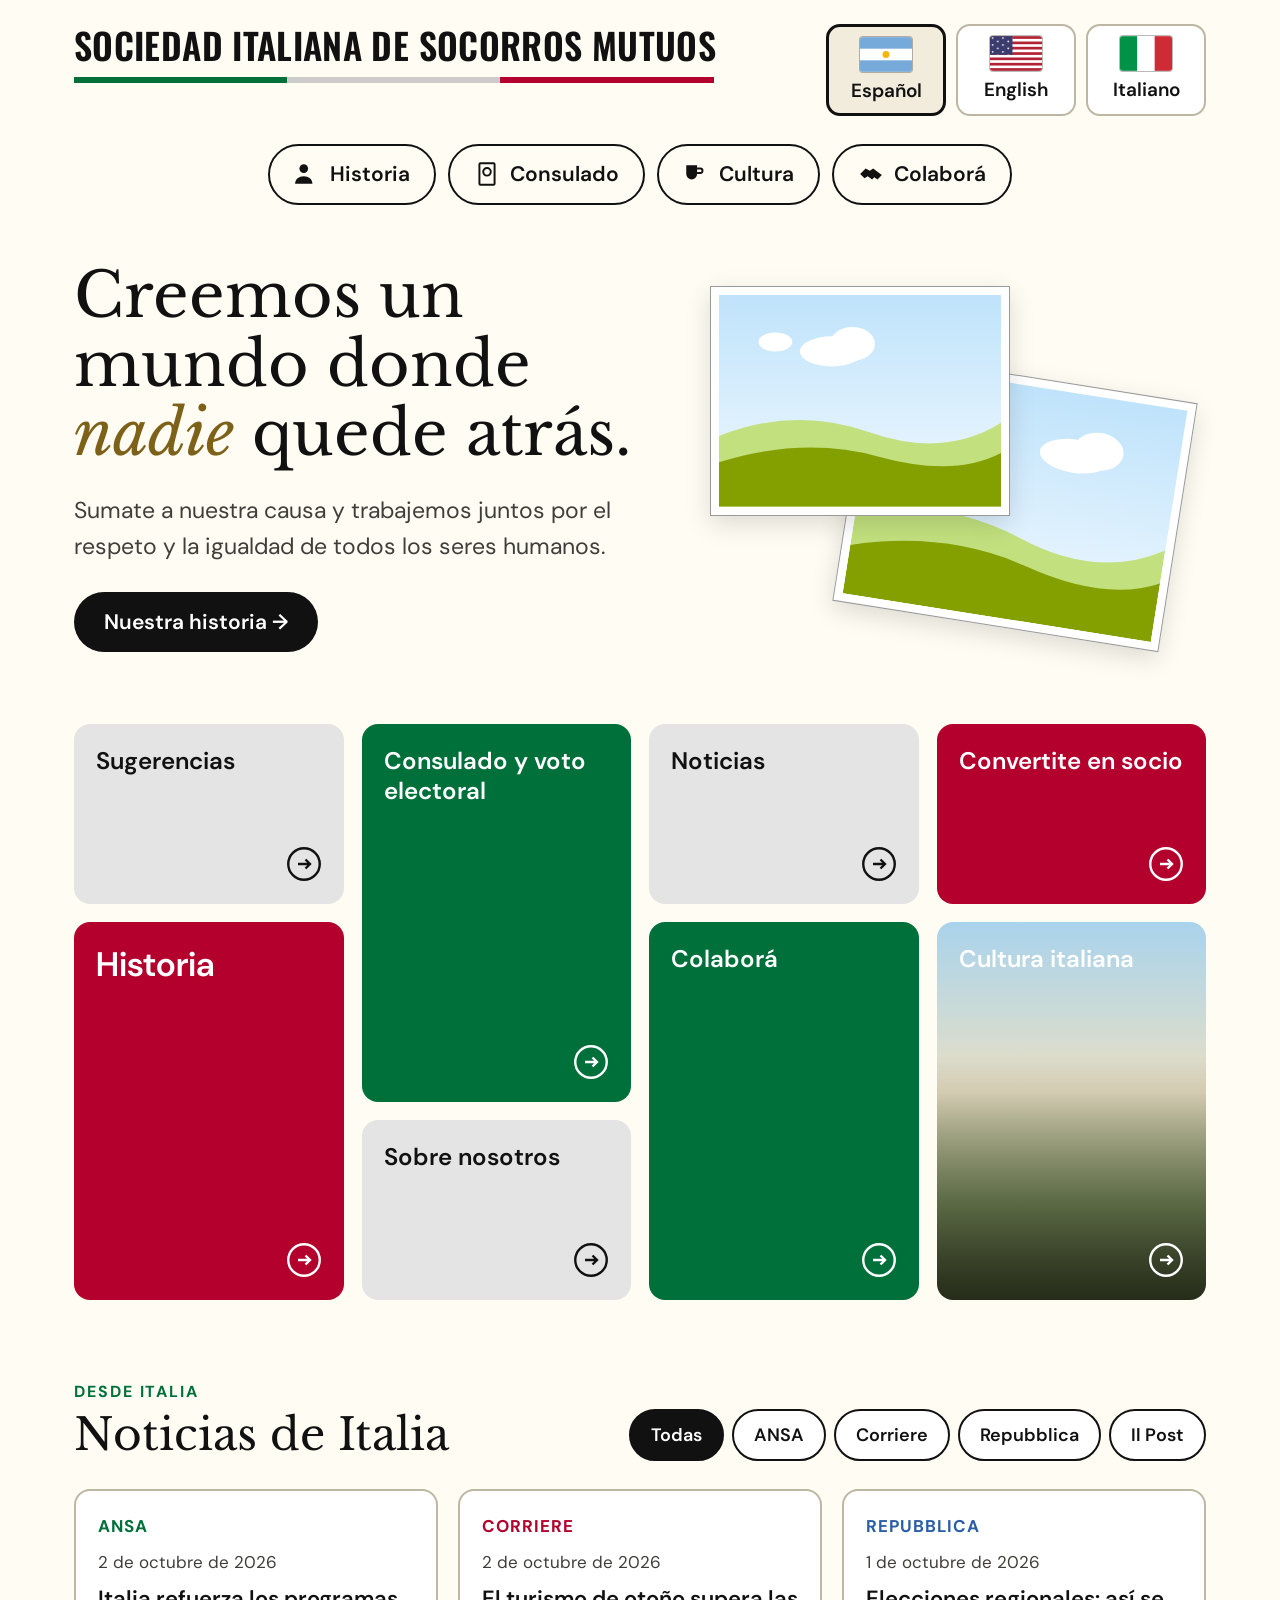
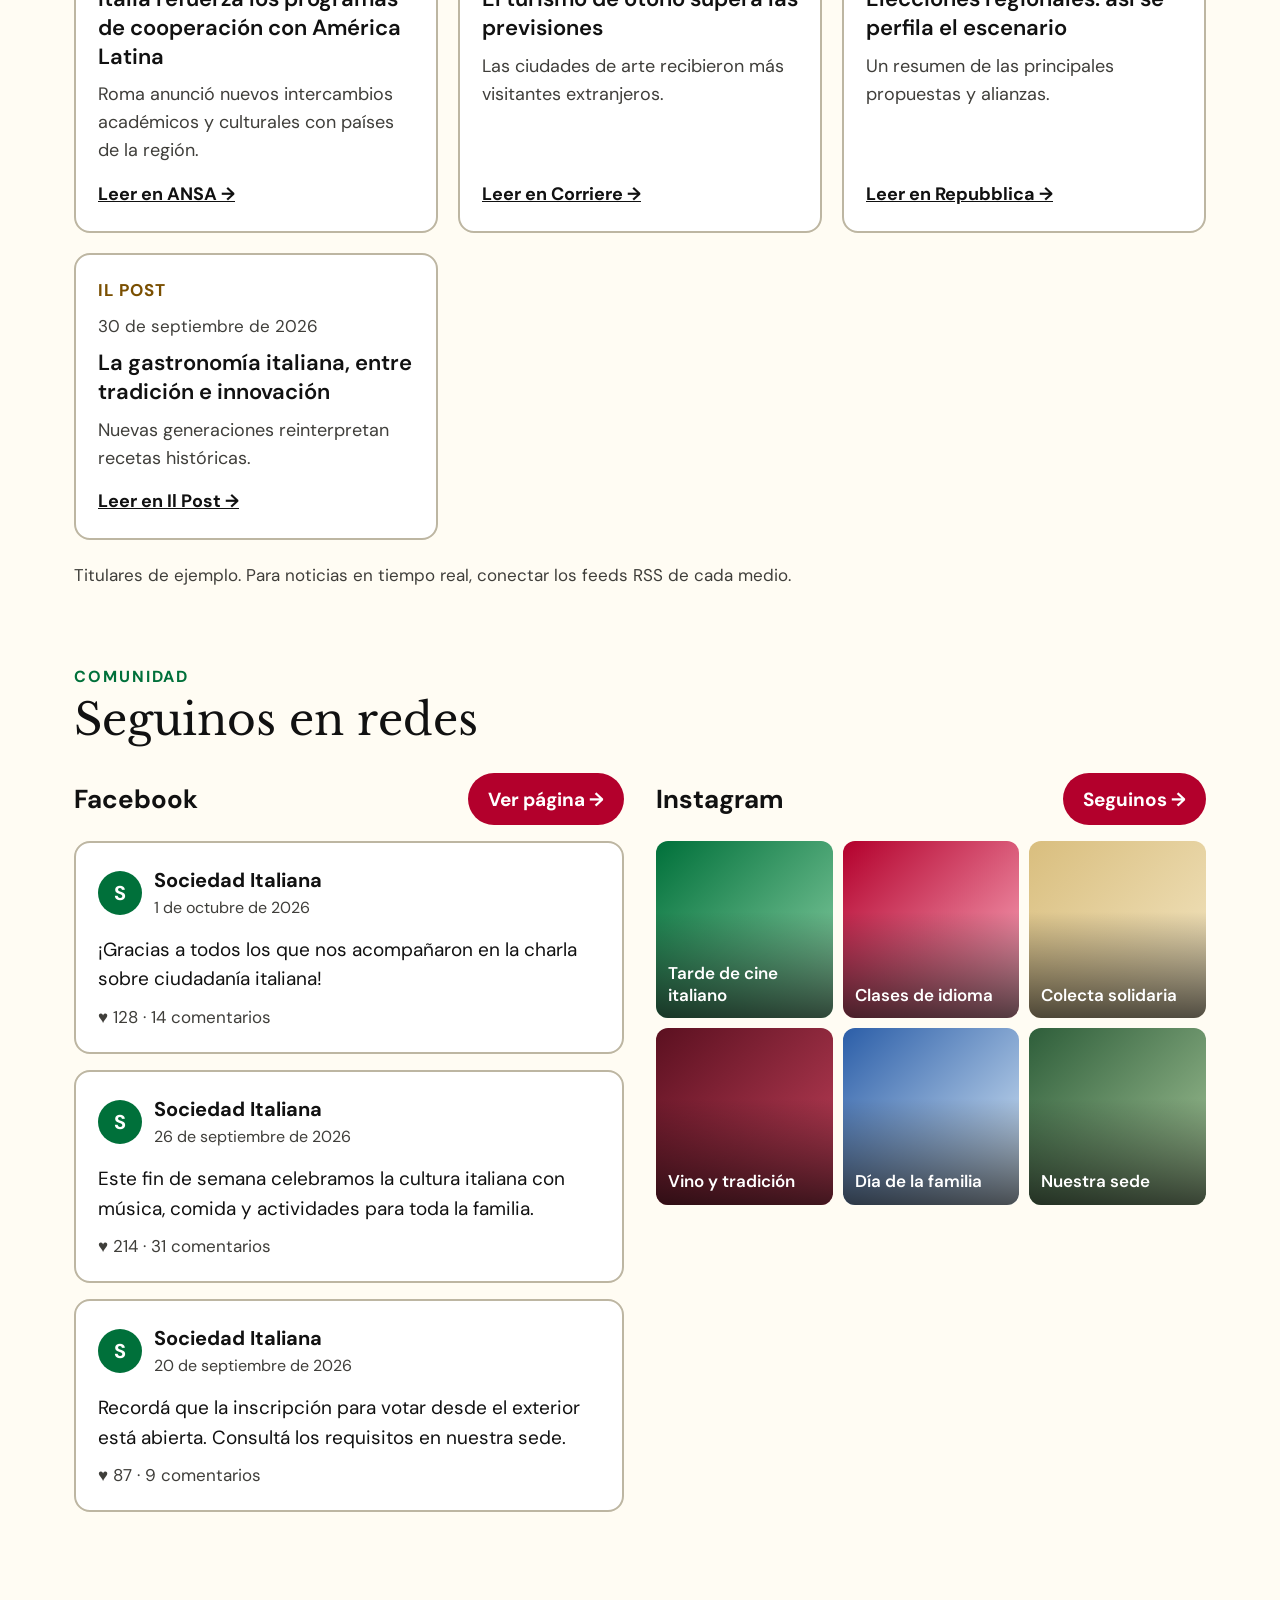
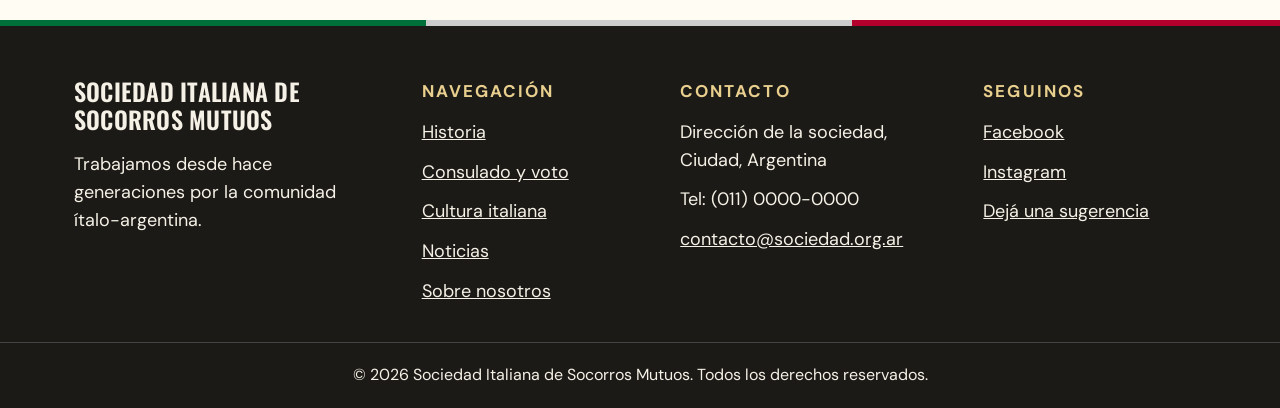
==== index.html @ 505ed8de "Todo" ====
<!DOCTYPE html>
<html lang="es">
<head>
<meta charset="UTF-8">
<meta name="viewport" content="width=device-width, initial-scale=1, viewport-fit=cover">
<title>Sociedad Italiana de Socorros Mutuos</title>
<link rel="preconnect" href="https://fonts.googleapis.com">
<link rel="preconnect" href="https://fonts.gstatic.com" crossorigin>
<link href="https://fonts.googleapis.com/css2?family=DM+Sans:wght@400;600;700&family=Libre+Baskerville:ital@0;1&family=Oswald:wght@500;600&display=swap" rel="stylesheet">
<link rel="stylesheet" href="styles.css">
<script src="script.js" defer></script>
</head>
<body>

<a class="skip" href="#contenido" data-i18n="skip">Ir al contenido</a>

<header class="top wrap">
  <div class="head-row">
    <div>
      <p class="logo" data-i18n="orgName">Sociedad Italiana de Socorros Mutuos</p>
      <div class="tri"></div>
    </div>

    <div class="lang" role="group" aria-label="Idioma">
      <button type="button" class="lang-btn" data-lang="es" aria-pressed="true">
        <svg class="flag" viewBox="0 0 60 40" aria-hidden="true">
          <rect width="60" height="40" fill="#75AADB"/>
          <rect y="13.3" width="60" height="13.4" fill="#fff"/>
          <circle cx="30" cy="20" r="4" fill="#F6B40E"/>
        </svg>
        <span>Español</span>
      </button>
      <button type="button" class="lang-btn" data-lang="en" aria-pressed="false">
        <svg class="flag" viewBox="0 0 60 40" aria-hidden="true">
          <defs><pattern id="stars" width="12" height="8" patternUnits="userSpaceOnUse"><circle cx="3" cy="2" r="1" fill="#fff"/><circle cx="9" cy="6" r="1" fill="#fff"/></pattern></defs>
          <rect width="60" height="40" fill="#fff"/>
          <rect y="0" width="60" height="3.1" fill="#B22234"/>
          <rect y="6.2" width="60" height="3.1" fill="#B22234"/>
          <rect y="12.3" width="60" height="3.1" fill="#B22234"/>
          <rect y="18.5" width="60" height="3.1" fill="#B22234"/>
          <rect y="24.6" width="60" height="3.1" fill="#B22234"/>
          <rect y="30.8" width="60" height="3.1" fill="#B22234"/>
          <rect y="36.9" width="60" height="3.1" fill="#B22234"/>
          <rect width="26" height="21.5" fill="#3C3B6E"/>
          <rect width="26" height="21.5" fill="url(#stars)"/>
        </svg>
        <span>English</span>
      </button>
      <button type="button" class="lang-btn" data-lang="it" aria-pressed="false">
        <svg class="flag" viewBox="0 0 60 40" aria-hidden="true">
          <rect width="20" height="40" fill="#009246"/>
          <rect x="20" width="20" height="40" fill="#fff"/>
          <rect x="40" width="20" height="40" fill="#CE2B37"/>
        </svg>
        <span>Italiano</span>
      </button>
    </div>
  </div>

  <nav class="nav" aria-label="Principal">
    <ul>
      <li><a href="historia.html">
        <svg viewBox="0 0 24 24" fill="currentColor" aria-hidden="true"><circle cx="9" cy="7" r="4"/><path d="M1 21c0-4.4 3.6-7 8-7s8 2.6 8 7z"/></svg>
        <span data-i18n="navHistory">Historia</span></a></li>
      <li><a href="consulado.html">
        <svg viewBox="0 0 24 24" fill="none" stroke="currentColor" stroke-width="1.8" aria-hidden="true"><rect x="5" y="2" width="14" height="20" rx="1"/><circle cx="12" cy="10" r="3.5"/></svg>
        <span data-i18n="navConsulate">Consulado</span></a></li>
      <li><a href="cultura.html">
        <svg viewBox="0 0 24 24" fill="currentColor" aria-hidden="true"><path d="M3 4h10v8a5 5 0 0 1-10 0z"/><path d="M13 7h3a2 2 0 0 1 0 4h-3" fill="none" stroke="currentColor" stroke-width="1.8"/></svg>
        <span data-i18n="navCulture">Cultura</span></a></li>
      <li><a href="colabora.html">
        <svg viewBox="0 0 24 24" fill="currentColor" aria-hidden="true"><path d="M2 12l5-5 4 2 3-2 8 6-4 4-3-2-2 2-4-3-3 2z"/></svg>
        <span data-i18n="navCollab">Colaborá</span></a></li>
    </ul>
  </nav>
</header>

<main id="contenido">
  <section class="hero wrap">
    <div>
      <h1 data-i18n-html="heroTitle">Creemos un mundo donde <em>nadie</em> quede atrás.</h1>
      <p data-i18n="heroText">Sumate a nuestra causa y trabajemos juntos por el respeto y la igualdad de todos los seres humanos.</p>
      <a class="btn" href="historia.html" data-i18n="heroBtn">Nuestra historia →</a>
    </div>
    <div class="hero-art" aria-hidden="true">
      <div class="frame f2"><div class="pic">
        <svg viewBox="0 0 300 225" preserveAspectRatio="xMidYMid slice"><g fill="#fff"><ellipse cx="200" cy="60" rx="34" ry="16"/><ellipse cx="222" cy="52" rx="24" ry="18"/></g><path d="M0 150Q80 118 160 146T300 136V225H0Z" fill="#c2e07e"/><path d="M0 178Q90 150 170 172T300 168V225H0Z" fill="#84a000"/></svg>
      </div></div>
      <div class="frame f1"><div class="pic">
        <svg viewBox="0 0 300 225" preserveAspectRatio="xMidYMid slice"><g fill="#fff"><ellipse cx="120" cy="60" rx="34" ry="16"/><ellipse cx="142" cy="52" rx="24" ry="18"/><ellipse cx="60" cy="50" rx="18" ry="10"/></g><path d="M0 150Q80 118 160 146T300 136V225H0Z" fill="#c2e07e"/><path d="M0 178Q90 150 170 172T300 168V225H0Z" fill="#84a000"/></svg>
      </div></div>
    </div>
  </section>

  <section class="wrap" aria-label="Accesos rápidos">
    <div class="tiles">
      <a class="tile sug" href="sugerencias.html"><span data-i18n="tSug">Sugerencias</span><svg viewBox="0 0 24 24" fill="none" stroke="currentColor" stroke-width="1.6" aria-hidden="true"><circle cx="12" cy="12" r="10.5"/><path d="M8 12h8m-3-3 3 3-3 3"/></svg></a>
      <a class="tile hist" href="historia.html"><span data-i18n="tHist">Historia</span><svg viewBox="0 0 24 24" fill="none" stroke="currentColor" stroke-width="1.6" aria-hidden="true"><circle cx="12" cy="12" r="10.5"/><path d="M8 12h8m-3-3 3 3-3 3"/></svg></a>
      <a class="tile cons" href="consulado.html"><span data-i18n="tCons">Consulado y voto electoral</span><svg viewBox="0 0 24 24" fill="none" stroke="currentColor" stroke-width="1.6" aria-hidden="true"><circle cx="12" cy="12" r="10.5"/><path d="M8 12h8m-3-3 3 3-3 3"/></svg></a>
      <a class="tile noti" href="#noticias"><span data-i18n="tNoti">Noticias</span><svg viewBox="0 0 24 24" fill="none" stroke="currentColor" stroke-width="1.6" aria-hidden="true"><circle cx="12" cy="12" r="10.5"/><path d="M8 12h8m-3-3 3 3-3 3"/></svg></a>
      <a class="tile sobre" href="nosotros.html"><span data-i18n="tSobre">Sobre nosotros</span><svg viewBox="0 0 24 24" fill="none" stroke="currentColor" stroke-width="1.6" aria-hidden="true"><circle cx="12" cy="12" r="10.5"/><path d="M8 12h8m-3-3 3 3-3 3"/></svg></a>
      <a class="tile colab" href="colabora.html"><span data-i18n="tColab">Colaborá</span><svg viewBox="0 0 24 24" fill="none" stroke="currentColor" stroke-width="1.6" aria-hidden="true"><circle cx="12" cy="12" r="10.5"/><path d="M8 12h8m-3-3 3 3-3 3"/></svg></a>
      <a class="tile conv" href="socios.html"><span data-i18n="tConv">Convertite en socio</span><svg viewBox="0 0 24 24" fill="none" stroke="currentColor" stroke-width="1.6" aria-hidden="true"><circle cx="12" cy="12" r="10.5"/><path d="M8 12h8m-3-3 3 3-3 3"/></svg></a>
      <a class="tile cult" href="cultura.html"><span data-i18n="tCult">Cultura italiana</span><svg viewBox="0 0 24 24" fill="none" stroke="currentColor" stroke-width="1.6" aria-hidden="true"><circle cx="12" cy="12" r="10.5"/><path d="M8 12h8m-3-3 3 3-3 3"/></svg></a>
    </div>
  </section>

  <section class="section wrap" id="noticias">
    <div class="sec-head">
      <div>
        <p class="eyebrow" data-i18n="newsEyebrow">Desde Italia</p>
        <h2 data-i18n="newsTitle">Noticias de Italia</h2>
      </div>
      <div class="filters" id="filters"></div>
    </div>
    <div class="news" id="news"></div>
    <p class="note" data-i18n="newsNote">Titulares de ejemplo.</p>
  </section>

  <section class="section wrap">
    <p class="eyebrow" data-i18n="socialEyebrow">Comunidad</p>
    <h2 data-i18n="socialTitle">Seguinos en redes</h2>
    <div class="social-grid">
      <div>
        <div class="panel-head">
          <h3 data-i18n="fbTitle">Facebook</h3>
          <a class="follow" id="fb-link" href="#" target="_blank" rel="noopener" data-i18n="viewPage">Ver página →</a>
        </div>
        <div id="fb-posts"></div>
      </div>
      <div>
        <div class="panel-head">
          <h3 data-i18n="igTitle">Instagram</h3>
          <a class="follow" id="ig-link" href="#" target="_blank" rel="noopener" data-i18n="followUs">Seguinos →</a>
        </div>
        <div class="ig-grid" id="ig-grid"></div>
      </div>
    </div>
  </section>
</main>

<footer class="foot">
  <div class="tri"></div>
  <div class="foot-grid">
    <div>
      <p class="logo" data-i18n="orgName">Sociedad Italiana de Socorros Mutuos</p>
      <p data-i18n="footAbout">Trabajamos desde hace generaciones por la comunidad ítalo-argentina.</p>
    </div>
    <div>
      <h4 data-i18n="fNav">Navegación</h4>
      <ul>
        <li><a href="historia.html" data-i18n="fHist">Historia</a></li>
        <li><a href="consulado.html" data-i18n="fCons">Consulado y voto</a></li>
        <li><a href="cultura.html" data-i18n="fCult">Cultura italiana</a></li>
        <li><a href="#noticias" data-i18n="fNews">Noticias</a></li>
        <li><a href="nosotros.html" data-i18n="fAbout">Sobre nosotros</a></li>
      </ul>
    </div>
    <div>
      <h4 data-i18n="fContact">Contacto</h4>
      <ul>
        <li data-i18n="fAddress">Dirección de la sociedad, Ciudad, Argentina</li>
        <li data-i18n="fPhone">Tel: (011) 0000-0000</li>
        <li><a href="mailto:contacto@sociedad.org.ar">contacto@sociedad.org.ar</a></li>
      </ul>
    </div>
    <div>
      <h4 data-i18n="fFollow">Seguinos</h4>
      <ul>
        <li><a href="#" data-link="fb" target="_blank" rel="noopener">Facebook</a></li>
        <li><a href="#" data-link="ig" target="_blank" rel="noopener">Instagram</a></li>
        <li><a href="sugerencias.html" data-i18n="fSugg">Dejá una sugerencia</a></li>
      </ul>
    </div>
  </div>
  <div class="copy" data-i18n="copy">© 2026 Sociedad Italiana de Socorros Mutuos. Todos los derechos reservados.</div>
</footer>

</body>
</html>
---- styles.css ----
:root{
  --bg:#FFFCF3; --ink:#111111; --muted:#3f3e3a; --line:#bdb6a2;
  --green:#00703a; --red:#b3002c; --grey:#e4e4e4; --gold:#7d6118;
  --focus:#0045c4;
}
*{box-sizing:border-box}
html{scroll-behavior:smooth;scroll-padding-top:20px;color-scheme:light}
@media (prefers-reduced-motion:reduce){html{scroll-behavior:auto}*{transition:none!important}}
body{margin:0;background:var(--bg);color:var(--ink);font:400 20px/1.55 "DM Sans",Arial,sans-serif}
a{color:inherit}
:focus-visible{outline:4px solid var(--focus);outline-offset:3px;border-radius:6px}
.wrap{max-width:1180px;margin:0 auto;padding:0 24px}

.skip{position:absolute;left:-999px;top:0;background:#fff;color:var(--ink);padding:12px 18px;font-weight:700;z-index:10}
.skip:focus{left:12px;top:12px}

/* Encabezado */
.top{padding-top:24px}
.head-row{display:flex;justify-content:space-between;align-items:flex-start;gap:24px;flex-wrap:wrap}
.logo{font:600 clamp(26px,3vw,36px)/1.15 Oswald,"Arial Narrow",sans-serif;text-transform:uppercase;letter-spacing:.01em;margin:0}
.tri{height:6px;margin-top:12px;width:min(640px,100%);background:linear-gradient(90deg,var(--green) 0 33.3%,#ccc 33.3% 66.6%,var(--red) 66.6%)}

/* Selector de idioma */
.lang{display:flex;gap:10px}
.lang-btn{display:flex;flex-direction:column;align-items:center;gap:6px;min-width:120px;min-height:88px;padding:10px 12px;border:2px solid var(--line);border-radius:14px;background:#fff;color:var(--ink);font:600 19px "DM Sans",Arial,sans-serif;cursor:pointer}
.lang-btn:hover{border-color:var(--ink)}
.lang-btn[aria-pressed="true"]{border:3px solid var(--ink);background:#f1ecdc}
.flag{width:52px;height:35px;border-radius:3px;box-shadow:0 0 0 1px #0004;display:block}

/* Menú principal */
.nav ul{list-style:none;margin:28px 0 0;padding:0;display:flex;justify-content:center;flex-wrap:wrap;gap:12px}
.nav a{display:flex;align-items:center;gap:10px;min-height:60px;padding:12px 24px;border:2px solid var(--ink);border-radius:999px;text-decoration:none;font-size:21px;font-weight:600}
.nav a:hover{background:var(--ink);color:#fff}
.nav svg{width:26px;height:26px;flex:none}

/* Hero */
.hero{display:grid;grid-template-columns:1.1fr 1fr;gap:48px;align-items:center;padding:56px 24px 72px}
.hero h1{font:400 clamp(40px,5vw,62px)/1.12 "Libre Baskerville",Georgia,serif;margin:0}
.hero em{color:var(--gold);font-style:italic}
.hero p{font-size:23px;color:var(--muted);max-width:30em;margin:24px 0 0}
.btn{display:inline-flex;align-items:center;min-height:60px;margin-top:28px;padding:12px 30px;border-radius:999px;background:var(--ink);color:#fff;font-size:21px;font-weight:600;text-decoration:none}
.btn:hover{background:#333}
.hero-art{position:relative;height:380px}
.frame{position:absolute;width:300px;background:#fff;padding:8px;border:1px solid #999;box-shadow:0 8px 24px #0002}
.frame .pic{aspect-ratio:4/3;background:linear-gradient(#bfe3fb,#f2f9ff);overflow:hidden}
.frame svg{width:100%;height:100%;display:block}
.f1{top:20px;left:20px;z-index:2}
.f2{top:110px;left:160px;width:330px;transform:rotate(9deg);z-index:1}

/* Accesos rápidos */
.tiles{display:grid;grid-template-columns:repeat(4,1fr);grid-template-rows:repeat(3,180px);gap:18px;padding-bottom:12px}
.tile{position:relative;border-radius:16px;padding:22px;text-decoration:none;display:flex;flex-direction:column;justify-content:space-between;font:600 24px/1.25 "DM Sans",Arial,sans-serif;overflow:hidden}
.tile svg{width:36px;height:36px;flex:none;align-self:flex-end}
.tile:hover{filter:brightness(.94)}
.sug{grid-area:1/1/2/2;background:var(--grey);color:var(--ink)}
.hist{grid-area:2/1/4/2;background:var(--red);color:#fff;font-size:34px}
.cons{grid-area:1/2/3/3;background:var(--green);color:#fff}
.noti{grid-area:1/3/2/4;background:var(--grey);color:var(--ink)}
.sobre{grid-area:3/2/4/3;background:var(--grey);color:var(--ink)}
.colab{grid-area:2/3/4/4;background:var(--green);color:#fff}
.conv{grid-area:1/4/2/5;background:var(--red);color:#fff}
.cult{grid-area:2/4/4/5;color:#fff;background:linear-gradient(180deg,#0000 35%,#0009),linear-gradient(#a9d3ec 0%,#e9e0c4 45%,#8ea46a 75%,#5d6e3f 100%)}

/* Secciones */
.section{padding:72px 24px 8px}
h2{font:400 clamp(30px,3.6vw,44px)/1.15 "Libre Baskerville",Georgia,serif;margin:0}
.eyebrow{font:700 16px/1 "DM Sans",Arial,sans-serif;letter-spacing:.12em;text-transform:uppercase;color:var(--green);margin:0 0 10px}
.sec-head{display:flex;justify-content:space-between;align-items:flex-end;gap:20px;flex-wrap:wrap;margin-bottom:28px}
.filters{display:flex;flex-wrap:wrap;gap:8px}
.filters button{min-height:52px;padding:10px 20px;border-radius:999px;border:2px solid var(--ink);background:#fff;color:var(--ink);font:600 18px "DM Sans",Arial,sans-serif;cursor:pointer}
.filters button[aria-pressed="true"]{background:var(--ink);color:#fff}
.news{display:grid;grid-template-columns:repeat(auto-fill,minmax(270px,1fr));gap:20px}
.card{background:#fff;border:2px solid var(--line);border-radius:16px;padding:22px;display:flex;flex-direction:column;gap:10px}
.src{font-weight:700;font-size:17px;text-transform:uppercase;letter-spacing:.06em}
.src.ansa{color:var(--green)}
.src.corr{color:var(--red)}
.src.rep{color:#2b5ea8}
.src.ilp{color:#7a4f00}
.date{font-size:17px;color:var(--muted)}
.card h3{font-size:22px;line-height:1.3;margin:0;font-weight:600}
.card p{margin:0;font-size:18px;color:var(--muted)}
.card a{margin-top:auto;padding-top:6px;font-weight:700;font-size:18px}
.note{font-size:17px;color:var(--muted);margin:22px 0 0}

/* Redes */
.social-grid{display:grid;grid-template-columns:1fr 1fr;gap:32px;margin-top:28px}
.panel-head{display:flex;justify-content:space-between;align-items:center;gap:12px;flex-wrap:wrap;margin-bottom:16px}
.panel-head h3{margin:0;font-size:26px}
.follow{display:inline-flex;align-items:center;min-height:52px;padding:8px 20px;border-radius:999px;background:var(--red);color:#fff;font-weight:700;font-size:19px;text-decoration:none}
.post{background:#fff;border:2px solid var(--line);border-radius:16px;padding:22px;margin-bottom:16px}
.who{display:flex;align-items:center;gap:12px;font-weight:700}
.av{width:44px;height:44px;border-radius:50%;background:var(--green);color:#fff;display:grid;place-items:center;font-size:20px}
.who small{display:block;font-weight:400;font-size:16px;color:var(--muted)}
.post p{margin:14px 0 10px;font-size:19px}
.react{font-size:17px;color:var(--muted)}
.ig-grid{display:grid;grid-template-columns:repeat(3,1fr);gap:10px}
.ig{position:relative;aspect-ratio:1;border-radius:12px;overflow:hidden;background:var(--g);color:#fff;text-decoration:none;display:flex;align-items:flex-end;padding:12px;font-size:17px;font-weight:600;line-height:1.25}
.ig::after{content:"";position:absolute;inset:0;background:linear-gradient(#0000 40%,#000a)}
.ig span{position:relative;z-index:1}

/* Pie de página */
.foot{margin-top:84px;background:#1c1a17;color:#f5f1e6}
.foot .tri{width:100%;margin:0;border-radius:0}
.foot-grid{display:grid;grid-template-columns:1.4fr 1fr 1.2fr 1fr;gap:36px;max-width:1180px;margin:0 auto;padding:52px 24px 36px}
.foot h4{font-size:17px;text-transform:uppercase;letter-spacing:.12em;color:#e8cf8e;margin:0 0 14px}
.foot ul{list-style:none;margin:0;padding:0;display:grid;gap:12px}
.foot li,.foot p{font-size:18px}
.foot a{color:#f5f1e6}
.foot .logo{font-size:24px;margin-bottom:14px}
.copy{border-top:1px solid #444;padding:20px 24px calc(20px + env(safe-area-inset-bottom,0px));text-align:center;font-size:16px}

/* Adaptación a pantallas medianas */
@media (max-width:900px){
  .hero{grid-template-columns:1fr}
  .hero-art{height:340px}
  .tiles{grid-template-columns:1fr 1fr;grid-template-rows:none;grid-auto-rows:minmax(160px,auto)}
  .tiles .tile{grid-area:auto}
  .hist,.cult{grid-row:span 2}
  .social-grid{grid-template-columns:1fr}
  .foot-grid{grid-template-columns:1fr 1fr}
}

/* Teléfonos */
@media (max-width:600px){
  body{font-size:19px}
  .head-row{flex-direction:column}
  .lang{width:100%}
  .lang-btn{flex:1;min-width:0}
  .nav a{font-size:19px;padding:10px 16px}
  .hero{padding-top:36px}
  .hero-art{height:280px}
  .f1{width:200px;top:0;left:10px}
  .f2{width:220px;top:70px;left:110px}
  .tiles{grid-template-columns:1fr;grid-auto-rows:auto}
  .tile{min-height:120px}
  .hist,.cult{grid-row:auto}
  .foot-grid{grid-template-columns:1fr}
}
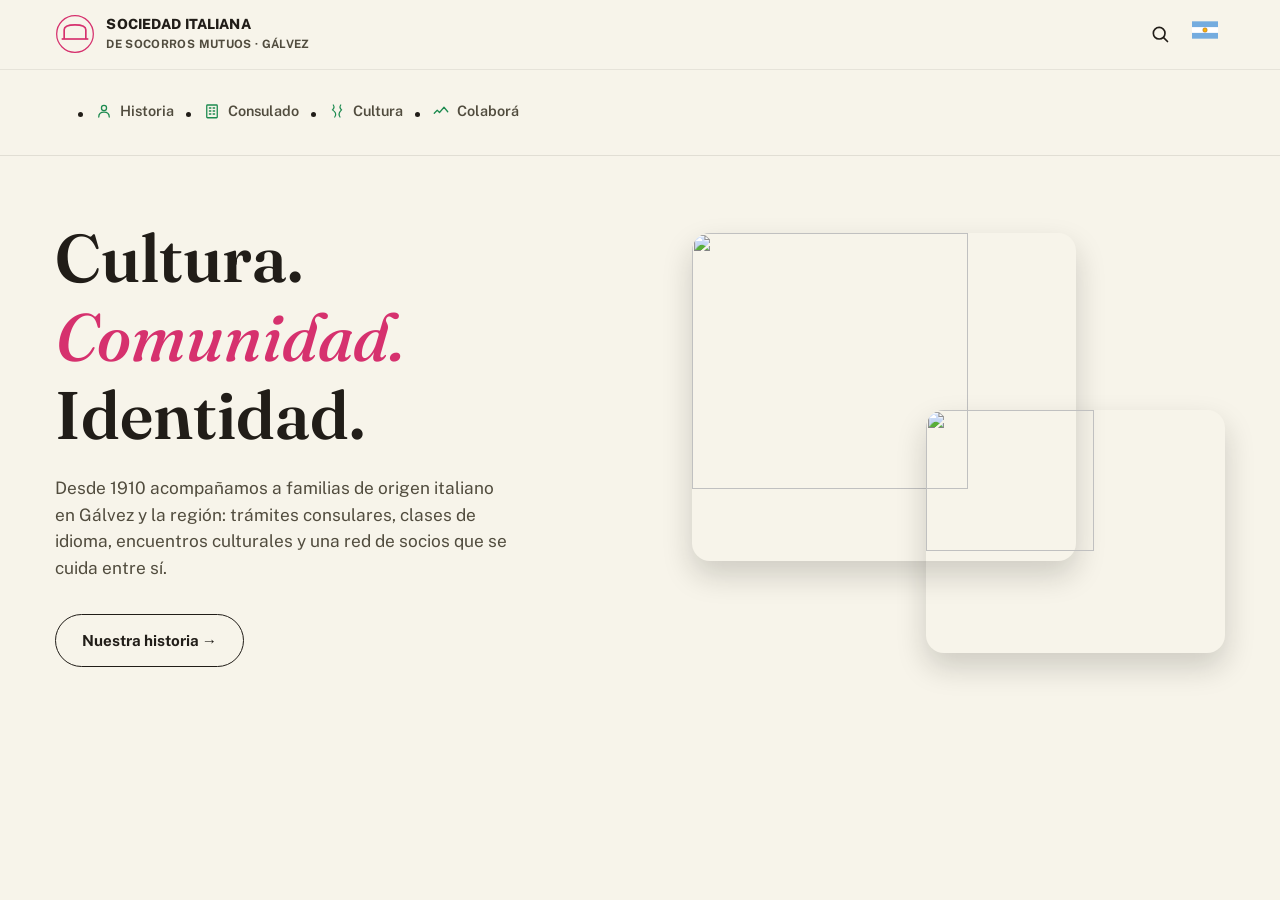
==== commit 64fa097d: "All" ====
--- a/index.html
+++ b/index.html
@@ -1,180 +1,105 @@
 <!DOCTYPE html>
-<html lang="es">
+<html lang="es-AR">
 <head>
 <meta charset="UTF-8">
-<meta name="viewport" content="width=device-width, initial-scale=1, viewport-fit=cover">
-<title>Sociedad Italiana de Socorros Mutuos</title>
+<meta name="viewport" content="width=device-width, initial-scale=1.0">
+<title>Sociedad Italiana de Socorros Mutuos — Gálvez</title>
+<meta name="description" content="Mutual Sociedad Italiana de Socorros Mutuos Italia Unida — Gálvez, Santa Fe.">
 <link rel="preconnect" href="https://fonts.googleapis.com">
 <link rel="preconnect" href="https://fonts.gstatic.com" crossorigin>
-<link href="https://fonts.googleapis.com/css2?family=DM+Sans:wght@400;600;700&family=Libre+Baskerville:ital@0;1&family=Oswald:wght@500;600&display=swap" rel="stylesheet">
+<link href="https://fonts.googleapis.com/css2?family=Fraunces:ital,opsz,wght@0,9..144,400;0,9..144,600;0,9..144,700;1,9..144,500;1,9..144,600&family=Public+Sans:wght@400;500;600;700;800&display=swap" rel="stylesheet">
 <link rel="stylesheet" href="styles.css">
-<script src="script.js" defer></script>
 </head>
 <body>
 
-<a class="skip" href="#contenido" data-i18n="skip">Ir al contenido</a>
+<a class="skip-link" href="#contenido">Saltar al contenido</a>
 
-<header class="top wrap">
-  <div class="head-row">
-    <div>
-      <p class="logo" data-i18n="orgName">Sociedad Italiana de Socorros Mutuos</p>
-      <div class="tri"></div>
-    </div>
+<!-- ======================= HEADER ======================= -->
+<header class="site-header" id="site-header">
+  <div class="wrap header-row">
+    <a href="#" class="brand" aria-label="Sociedad Italiana de Socorros Mutuos, inicio">
+      <span class="brand-mark" aria-hidden="true">
+        <svg viewBox="0 0 48 48" width="40" height="40">
+          <circle cx="24" cy="24" r="22" fill="none" stroke="currentColor" stroke-width="1.5"/>
+          <path d="M11 30 L11 19 Q11 13 24 13 Q37 13 37 19 L37 30" fill="none" stroke="currentColor" stroke-width="2"/>
+          <line x1="8" y1="30" x2="40" y2="30" stroke="currentColor" stroke-width="2"/>
+        </svg>
+      </span>
+      <span class="brand-text">SOCIEDAD ITALIANA<br><small>DE SOCORROS MUTUOS · GÁLVEZ</small></span>
+    </a>
 
-    <div class="lang" role="group" aria-label="Idioma">
-      <button type="button" class="lang-btn" data-lang="es" aria-pressed="true">
-        <svg class="flag" viewBox="0 0 60 40" aria-hidden="true">
-          <rect width="60" height="40" fill="#75AADB"/>
-          <rect y="13.3" width="60" height="13.4" fill="#fff"/>
-          <circle cx="30" cy="20" r="4" fill="#F6B40E"/>
-        </svg>
-        <span>Español</span>
+    <div class="header-row-actions">
+      <button class="icon-btn" id="search-toggle" aria-expanded="false" aria-controls="search-bar" aria-label="Buscar en la página">
+        <svg viewBox="0 0 24 24" width="20" height="20"><circle cx="11" cy="11" r="7" fill="none" stroke="currentColor" stroke-width="2"/><line x1="16.3" y1="16.3" x2="21" y2="21" stroke="currentColor" stroke-width="2" stroke-linecap="round"/></svg>
       </button>
-      <button type="button" class="lang-btn" data-lang="en" aria-pressed="false">
-        <svg class="flag" viewBox="0 0 60 40" aria-hidden="true">
-          <defs><pattern id="stars" width="12" height="8" patternUnits="userSpaceOnUse"><circle cx="3" cy="2" r="1" fill="#fff"/><circle cx="9" cy="6" r="1" fill="#fff"/></pattern></defs>
-          <rect width="60" height="40" fill="#fff"/>
-          <rect y="0" width="60" height="3.1" fill="#B22234"/>
-          <rect y="6.2" width="60" height="3.1" fill="#B22234"/>
-          <rect y="12.3" width="60" height="3.1" fill="#B22234"/>
-          <rect y="18.5" width="60" height="3.1" fill="#B22234"/>
-          <rect y="24.6" width="60" height="3.1" fill="#B22234"/>
-          <rect y="30.8" width="60" height="3.1" fill="#B22234"/>
-          <rect y="36.9" width="60" height="3.1" fill="#B22234"/>
-          <rect width="26" height="21.5" fill="#3C3B6E"/>
-          <rect width="26" height="21.5" fill="url(#stars)"/>
-        </svg>
-        <span>English</span>
-      </button>
-      <button type="button" class="lang-btn" data-lang="it" aria-pressed="false">
-        <svg class="flag" viewBox="0 0 60 40" aria-hidden="true">
-          <rect width="20" height="40" fill="#009246"/>
-          <rect x="20" width="20" height="40" fill="#fff"/>
-          <rect x="40" width="20" height="40" fill="#CE2B37"/>
-        </svg>
-        <span>Italiano</span>
-      </button>
+
+      <div class="lang-switch">
+        <button class="icon-btn lang-btn" id="lang-toggle" aria-haspopup="true" aria-expanded="false" aria-controls="lang-menu" aria-label="Cambiar idioma">
+          <span id="lang-flag" aria-hidden="true">
+            <svg viewBox="0 0 30 20" width="26" height="18"><rect width="30" height="20" fill="#74ACDF"/><rect y="6.66" width="30" height="6.66" fill="#FFFFFF"/><circle cx="15" cy="10" r="2.6" fill="#F6B40E" stroke="#85340A" stroke-width="0.4"/></svg>
+          </span>
+        </button>
+        <ul class="lang-menu" id="lang-menu" hidden>
+          <li><button type="button" data-lang="es"><svg viewBox="0 0 30 20" width="22" height="15"><rect width="30" height="20" fill="#74ACDF"/><rect y="6.66" width="30" height="6.66" fill="#FFFFFF"/><circle cx="15" cy="10" r="2.4" fill="#F6B40E"/></svg> Español</button></li>
+          <li><button type="button" data-lang="en"><svg viewBox="0 0 30 20" width="22" height="15"><rect width="30" height="20" fill="#1A2B5C"/><rect y="8.5" width="30" height="3" fill="#fff"/><rect x="13.5" width="3" height="20" fill="#fff"/><rect y="9.3" width="30" height="1.4" fill="#C8102E"/><rect x="14.3" width="1.4" height="20" fill="#C8102E"/></svg> English</button></li>
+          <li><button type="button" data-lang="it"><svg viewBox="0 0 30 20" width="22" height="15"><rect width="10" height="20" fill="#008C45"/><rect x="10" width="10" height="20" fill="#F4F5F0"/><rect x="20" width="10" height="20" fill="#CD212A"/></svg> Italiano</button></li>
+        </ul>
+      </div>
     </div>
   </div>
 
-  <nav class="nav" aria-label="Principal">
-    <ul>
-      <li><a href="historia.html">
-        <svg viewBox="0 0 24 24" fill="currentColor" aria-hidden="true"><circle cx="9" cy="7" r="4"/><path d="M1 21c0-4.4 3.6-7 8-7s8 2.6 8 7z"/></svg>
-        <span data-i18n="navHistory">Historia</span></a></li>
-      <li><a href="consulado.html">
-        <svg viewBox="0 0 24 24" fill="none" stroke="currentColor" stroke-width="1.8" aria-hidden="true"><rect x="5" y="2" width="14" height="20" rx="1"/><circle cx="12" cy="10" r="3.5"/></svg>
-        <span data-i18n="navConsulate">Consulado</span></a></li>
-      <li><a href="cultura.html">
-        <svg viewBox="0 0 24 24" fill="currentColor" aria-hidden="true"><path d="M3 4h10v8a5 5 0 0 1-10 0z"/><path d="M13 7h3a2 2 0 0 1 0 4h-3" fill="none" stroke="currentColor" stroke-width="1.8"/></svg>
-        <span data-i18n="navCulture">Cultura</span></a></li>
-      <li><a href="colabora.html">
-        <svg viewBox="0 0 24 24" fill="currentColor" aria-hidden="true"><path d="M2 12l5-5 4 2 3-2 8 6-4 4-3-2-2 2-4-3-3 2z"/></svg>
-        <span data-i18n="navCollab">Colaborá</span></a></li>
-    </ul>
+  <div class="wrap search-row" id="search-bar" hidden>
+    <form id="site-search-form" role="search" aria-label="Buscar en el sitio">
+      <input type="search" id="site-search-input" placeholder="Buscar en toda la página…" aria-label="Buscar">
+      <button type="submit">Buscar</button>
+    </form>
+    <p class="search-status" id="search-status" role="status" aria-live="polite"></p>
+  </div>
+
+  <nav class="icon-nav" id="main-nav" aria-label="Navegación principal">
+    <div class="wrap icon-nav-row">
+      <button class="nav-toggle" id="nav-toggle" aria-expanded="false" aria-controls="nav-list" aria-label="Abrir menú">
+        <span class="nav-toggle-box"><span></span><span></span><span></span></span>
+      </button>
+
+      <ul id="nav-list">
+        <li><a href="#historia" data-i18n="nav.historia"><svg viewBox="0 0 24 24" width="18" height="18"><circle cx="12" cy="8" r="3.4" fill="none" stroke="currentColor" stroke-width="1.7"/><path d="M5 20c0-4 3-6.5 7-6.5s7 2.5 7 6.5" fill="none" stroke="currentColor" stroke-width="1.7" stroke-linecap="round"/></svg>Historia</a></li>
+        <li><a href="#consulado" data-i18n="nav.consulado"><svg viewBox="0 0 24 24" width="18" height="18"><rect x="5" y="4" width="14" height="17" rx="1" fill="none" stroke="currentColor" stroke-width="1.7"/><path d="M8.5 8h2M13.5 8h2M8.5 12h2M13.5 12h2M8.5 16h2M13.5 16h2" stroke="currentColor" stroke-width="1.7" stroke-linecap="round"/></svg>Consulado</a></li>
+        <li><a href="#noticias" data-i18n="nav.cultura"><svg viewBox="0 0 24 24" width="18" height="18"><path d="M7 4c1.6 2 1.6 4-1 6.5C9.5 13 12 16 9 20M17 4c-1.6 2-1.6 4 1 6.5C15.5 13 13 16 16 20" fill="none" stroke="currentColor" stroke-width="1.6" stroke-linecap="round"/></svg>Cultura</a></li>
+        <li><a href="#donar" data-i18n="nav.colabora"><svg viewBox="0 0 24 24" width="18" height="18"><path d="M3 15l4-4 3 3 6-7 5 6" fill="none" stroke="currentColor" stroke-width="1.7" stroke-linecap="round" stroke-linejoin="round"/></svg>Colaborá</a></li>
+      </ul>
+
+      <button class="nav-close" id="nav-close" aria-label="Cerrar menú">
+        <svg viewBox="0 0 24 24" width="22" height="22"><path d="M6 6l12 12M18 6L6 18" fill="none" stroke="currentColor" stroke-width="2" stroke-linecap="round"/></svg>
+      </button>
+    </div>
   </nav>
 </header>
 
 <main id="contenido">
-  <section class="hero wrap">
-    <div>
-      <h1 data-i18n-html="heroTitle">Creemos un mundo donde <em>nadie</em> quede atrás.</h1>
-      <p data-i18n="heroText">Sumate a nuestra causa y trabajemos juntos por el respeto y la igualdad de todos los seres humanos.</p>
-      <a class="btn" href="historia.html" data-i18n="heroBtn">Nuestra historia →</a>
-    </div>
-    <div class="hero-art" aria-hidden="true">
-      <div class="frame f2"><div class="pic">
-        <svg viewBox="0 0 300 225" preserveAspectRatio="xMidYMid slice"><g fill="#fff"><ellipse cx="200" cy="60" rx="34" ry="16"/><ellipse cx="222" cy="52" rx="24" ry="18"/></g><path d="M0 150Q80 118 160 146T300 136V225H0Z" fill="#c2e07e"/><path d="M0 178Q90 150 170 172T300 168V225H0Z" fill="#84a000"/></svg>
-      </div></div>
-      <div class="frame f1"><div class="pic">
-        <svg viewBox="0 0 300 225" preserveAspectRatio="xMidYMid slice"><g fill="#fff"><ellipse cx="120" cy="60" rx="34" ry="16"/><ellipse cx="142" cy="52" rx="24" ry="18"/><ellipse cx="60" cy="50" rx="18" ry="10"/></g><path d="M0 150Q80 118 160 146T300 136V225H0Z" fill="#c2e07e"/><path d="M0 178Q90 150 170 172T300 168V225H0Z" fill="#84a000"/></svg>
-      </div></div>
+
+  <!-- ======================= HERO ======================= -->
+  <section class="hero">
+    <div class="wrap hero-inner">
+      <div class="hero-copy">
+        <h1 class="hero-title">
+          <span data-i18n="hero.title1">Cultura.</span>
+          <span class="is-accent" data-i18n="hero.title2">Comunidad.</span>
+          <span data-i18n="hero.title3">Identidad.</span>
+        </h1>
+        <p class="hero-lede" data-i18n="hero.lede">Desde 1910 acompañamos a familias de origen italiano en Gálvez y la región: trámites consulares, clases de idioma, encuentros culturales y una red de socios que se cuida entre sí.</p>
+        <a href="#historia" class="btn btn-outline" data-i18n="hero.button">Nuestra historia →</a>
+      </div>
+
+      <div class="hero-art" aria-hidden="true">
+        <img class="hero-img hero-img-back" src="https://images.unsplash.com/photo-1662898290891-a6c7f022e851?auto=format&amp;fit=crop&amp;w=900&amp;q=70" alt="" loading="lazy">
+        <img class="hero-img hero-img-front" src="https://images.unsplash.com/photo-1414438992182-69e404046f80?auto=format&amp;fit=crop&amp;w=700&amp;q=70" alt="" loading="lazy">
+      </div>
     </div>
   </section>
 
-  <section class="wrap" aria-label="Accesos rápidos">
-    <div class="tiles">
-      <a class="tile sug" href="sugerencias.html"><span data-i18n="tSug">Sugerencias</span><svg viewBox="0 0 24 24" fill="none" stroke="currentColor" stroke-width="1.6" aria-hidden="true"><circle cx="12" cy="12" r="10.5"/><path d="M8 12h8m-3-3 3 3-3 3"/></svg></a>
-      <a class="tile hist" href="historia.html"><span data-i18n="tHist">Historia</span><svg viewBox="0 0 24 24" fill="none" stroke="currentColor" stroke-width="1.6" aria-hidden="true"><circle cx="12" cy="12" r="10.5"/><path d="M8 12h8m-3-3 3 3-3 3"/></svg></a>
-      <a class="tile cons" href="consulado.html"><span data-i18n="tCons">Consulado y voto electoral</span><svg viewBox="0 0 24 24" fill="none" stroke="currentColor" stroke-width="1.6" aria-hidden="true"><circle cx="12" cy="12" r="10.5"/><path d="M8 12h8m-3-3 3 3-3 3"/></svg></a>
-      <a class="tile noti" href="#noticias"><span data-i18n="tNoti">Noticias</span><svg viewBox="0 0 24 24" fill="none" stroke="currentColor" stroke-width="1.6" aria-hidden="true"><circle cx="12" cy="12" r="10.5"/><path d="M8 12h8m-3-3 3 3-3 3"/></svg></a>
-      <a class="tile sobre" href="nosotros.html"><span data-i18n="tSobre">Sobre nosotros</span><svg viewBox="0 0 24 24" fill="none" stroke="currentColor" stroke-width="1.6" aria-hidden="true"><circle cx="12" cy="12" r="10.5"/><path d="M8 12h8m-3-3 3 3-3 3"/></svg></a>
-      <a class="tile colab" href="colabora.html"><span data-i18n="tColab">Colaborá</span><svg viewBox="0 0 24 24" fill="none" stroke="currentColor" stroke-width="1.6" aria-hidden="true"><circle cx="12" cy="12" r="10.5"/><path d="M8 12h8m-3-3 3 3-3 3"/></svg></a>
-      <a class="tile conv" href="socios.html"><span data-i18n="tConv">Convertite en socio</span><svg viewBox="0 0 24 24" fill="none" stroke="currentColor" stroke-width="1.6" aria-hidden="true"><circle cx="12" cy="12" r="10.5"/><path d="M8 12h8m-3-3 3 3-3 3"/></svg></a>
-      <a class="tile cult" href="cultura.html"><span data-i18n="tCult">Cultura italiana</span><svg viewBox="0 0 24 24" fill="none" stroke="currentColor" stroke-width="1.6" aria-hidden="true"><circle cx="12" cy="12" r="10.5"/><path d="M8 12h8m-3-3 3 3-3 3"/></svg></a>
-    </div>
-  </section>
-
-  <section class="section wrap" id="noticias">
-    <div class="sec-head">
-      <div>
-        <p class="eyebrow" data-i18n="newsEyebrow">Desde Italia</p>
-        <h2 data-i18n="newsTitle">Noticias de Italia</h2>
-      </div>
-      <div class="filters" id="filters"></div>
-    </div>
-    <div class="news" id="news"></div>
-    <p class="note" data-i18n="newsNote">Titulares de ejemplo.</p>
-  </section>
-
-  <section class="section wrap">
-    <p class="eyebrow" data-i18n="socialEyebrow">Comunidad</p>
-    <h2 data-i18n="socialTitle">Seguinos en redes</h2>
-    <div class="social-grid">
-      <div>
-        <div class="panel-head">
-          <h3 data-i18n="fbTitle">Facebook</h3>
-          <a class="follow" id="fb-link" href="#" target="_blank" rel="noopener" data-i18n="viewPage">Ver página →</a>
-        </div>
-        <div id="fb-posts"></div>
-      </div>
-      <div>
-        <div class="panel-head">
-          <h3 data-i18n="igTitle">Instagram</h3>
-          <a class="follow" id="ig-link" href="#" target="_blank" rel="noopener" data-i18n="followUs">Seguinos →</a>
-        </div>
-        <div class="ig-grid" id="ig-grid"></div>
-      </div>
-    </div>
-  </section>
 </main>
 
-<footer class="foot">
-  <div class="tri"></div>
-  <div class="foot-grid">
-    <div>
-      <p class="logo" data-i18n="orgName">Sociedad Italiana de Socorros Mutuos</p>
-      <p data-i18n="footAbout">Trabajamos desde hace generaciones por la comunidad ítalo-argentina.</p>
-    </div>
-    <div>
-      <h4 data-i18n="fNav">Navegación</h4>
-      <ul>
-        <li><a href="historia.html" data-i18n="fHist">Historia</a></li>
-        <li><a href="consulado.html" data-i18n="fCons">Consulado y voto</a></li>
-        <li><a href="cultura.html" data-i18n="fCult">Cultura italiana</a></li>
-        <li><a href="#noticias" data-i18n="fNews">Noticias</a></li>
-        <li><a href="nosotros.html" data-i18n="fAbout">Sobre nosotros</a></li>
-      </ul>
-    </div>
-    <div>
-      <h4 data-i18n="fContact">Contacto</h4>
-      <ul>
-        <li data-i18n="fAddress">Dirección de la sociedad, Ciudad, Argentina</li>
-        <li data-i18n="fPhone">Tel: (011) 0000-0000</li>
-        <li><a href="mailto:contacto@sociedad.org.ar">contacto@sociedad.org.ar</a></li>
-      </ul>
-    </div>
-    <div>
-      <h4 data-i18n="fFollow">Seguinos</h4>
-      <ul>
-        <li><a href="#" data-link="fb" target="_blank" rel="noopener">Facebook</a></li>
-        <li><a href="#" data-link="ig" target="_blank" rel="noopener">Instagram</a></li>
-        <li><a href="sugerencias.html" data-i18n="fSugg">Dejá una sugerencia</a></li>
-      </ul>
-    </div>
-  </div>
-  <div class="copy" data-i18n="copy">© 2026 Sociedad Italiana de Socorros Mutuos. Todos los derechos reservados.</div>
-</footer>
-
+<script src="script.js"></script>
 </body>
 </html>
--- a/styles.css
+++ b/styles.css
@@ -1,138 +1,188 @@
-:root{
-  --bg:#FFFCF3; --ink:#111111; --muted:#3f3e3a; --line:#bdb6a2;
-  --green:#00703a; --red:#b3002c; --grey:#e4e4e4; --gold:#7d6118;
-  --focus:#0045c4;
-}
-*{box-sizing:border-box}
-html{scroll-behavior:smooth;scroll-padding-top:20px;color-scheme:light}
-@media (prefers-reduced-motion:reduce){html{scroll-behavior:auto}*{transition:none!important}}
-body{margin:0;background:var(--bg);color:var(--ink);font:400 20px/1.55 "DM Sans",Arial,sans-serif}
-a{color:inherit}
-:focus-visible{outline:4px solid var(--focus);outline-offset:3px;border-radius:6px}
-.wrap{max-width:1180px;margin:0 auto;padding:0 24px}
+/* ==========================================================================
+   Sociedad Italiana de Socorros Mutuos (Gálvez) — estilos
+   Primera sección: header + hero. Mobile-first, Flexbox/Grid, sin frameworks.
+   ========================================================================== */
 
-.skip{position:absolute;left:-999px;top:0;background:#fff;color:var(--ink);padding:12px 18px;font-weight:700;z-index:10}
-.skip:focus{left:12px;top:12px}
+:root {
+  --bg: #F7F4EA;
+  --card-neutral: #EFEADA;
+  --ink: #211D18;
+  --ink-soft-solid: #514C3E;
+  --pink: #D6316E;
+  --green: #1C8A4F;
 
-/* Encabezado */
-.top{padding-top:24px}
-.head-row{display:flex;justify-content:space-between;align-items:flex-start;gap:24px;flex-wrap:wrap}
-.logo{font:600 clamp(26px,3vw,36px)/1.15 Oswald,"Arial Narrow",sans-serif;text-transform:uppercase;letter-spacing:.01em;margin:0}
-.tri{height:6px;margin-top:12px;width:min(640px,100%);background:linear-gradient(90deg,var(--green) 0 33.3%,#ccc 33.3% 66.6%,var(--red) 66.6%)}
+  --font-display: "Fraunces", "Iowan Old Style", serif;
+  --font-body: "Public Sans", "Segoe UI", sans-serif;
 
-/* Selector de idioma */
-.lang{display:flex;gap:10px}
-.lang-btn{display:flex;flex-direction:column;align-items:center;gap:6px;min-width:120px;min-height:88px;padding:10px 12px;border:2px solid var(--line);border-radius:14px;background:#fff;color:var(--ink);font:600 19px "DM Sans",Arial,sans-serif;cursor:pointer}
-.lang-btn:hover{border-color:var(--ink)}
-.lang-btn[aria-pressed="true"]{border:3px solid var(--ink);background:#f1ecdc}
-.flag{width:52px;height:35px;border-radius:3px;box-shadow:0 0 0 1px #0004;display:block}
-
-/* Menú principal */
-.nav ul{list-style:none;margin:28px 0 0;padding:0;display:flex;justify-content:center;flex-wrap:wrap;gap:12px}
-.nav a{display:flex;align-items:center;gap:10px;min-height:60px;padding:12px 24px;border:2px solid var(--ink);border-radius:999px;text-decoration:none;font-size:21px;font-weight:600}
-.nav a:hover{background:var(--ink);color:#fff}
-.nav svg{width:26px;height:26px;flex:none}
-
-/* Hero */
-.hero{display:grid;grid-template-columns:1.1fr 1fr;gap:48px;align-items:center;padding:56px 24px 72px}
-.hero h1{font:400 clamp(40px,5vw,62px)/1.12 "Libre Baskerville",Georgia,serif;margin:0}
-.hero em{color:var(--gold);font-style:italic}
-.hero p{font-size:23px;color:var(--muted);max-width:30em;margin:24px 0 0}
-.btn{display:inline-flex;align-items:center;min-height:60px;margin-top:28px;padding:12px 30px;border-radius:999px;background:var(--ink);color:#fff;font-size:21px;font-weight:600;text-decoration:none}
-.btn:hover{background:#333}
-.hero-art{position:relative;height:380px}
-.frame{position:absolute;width:300px;background:#fff;padding:8px;border:1px solid #999;box-shadow:0 8px 24px #0002}
-.frame .pic{aspect-ratio:4/3;background:linear-gradient(#bfe3fb,#f2f9ff);overflow:hidden}
-.frame svg{width:100%;height:100%;display:block}
-.f1{top:20px;left:20px;z-index:2}
-.f2{top:110px;left:160px;width:330px;transform:rotate(9deg);z-index:1}
-
-/* Accesos rápidos */
-.tiles{display:grid;grid-template-columns:repeat(4,1fr);grid-template-rows:repeat(3,180px);gap:18px;padding-bottom:12px}
-.tile{position:relative;border-radius:16px;padding:22px;text-decoration:none;display:flex;flex-direction:column;justify-content:space-between;font:600 24px/1.25 "DM Sans",Arial,sans-serif;overflow:hidden}
-.tile svg{width:36px;height:36px;flex:none;align-self:flex-end}
-.tile:hover{filter:brightness(.94)}
-.sug{grid-area:1/1/2/2;background:var(--grey);color:var(--ink)}
-.hist{grid-area:2/1/4/2;background:var(--red);color:#fff;font-size:34px}
-.cons{grid-area:1/2/3/3;background:var(--green);color:#fff}
-.noti{grid-area:1/3/2/4;background:var(--grey);color:var(--ink)}
-.sobre{grid-area:3/2/4/3;background:var(--grey);color:var(--ink)}
-.colab{grid-area:2/3/4/4;background:var(--green);color:#fff}
-.conv{grid-area:1/4/2/5;background:var(--red);color:#fff}
-.cult{grid-area:2/4/4/5;color:#fff;background:linear-gradient(180deg,#0000 35%,#0009),linear-gradient(#a9d3ec 0%,#e9e0c4 45%,#8ea46a 75%,#5d6e3f 100%)}
-
-/* Secciones */
-.section{padding:72px 24px 8px}
-h2{font:400 clamp(30px,3.6vw,44px)/1.15 "Libre Baskerville",Georgia,serif;margin:0}
-.eyebrow{font:700 16px/1 "DM Sans",Arial,sans-serif;letter-spacing:.12em;text-transform:uppercase;color:var(--green);margin:0 0 10px}
-.sec-head{display:flex;justify-content:space-between;align-items:flex-end;gap:20px;flex-wrap:wrap;margin-bottom:28px}
-.filters{display:flex;flex-wrap:wrap;gap:8px}
-.filters button{min-height:52px;padding:10px 20px;border-radius:999px;border:2px solid var(--ink);background:#fff;color:var(--ink);font:600 18px "DM Sans",Arial,sans-serif;cursor:pointer}
-.filters button[aria-pressed="true"]{background:var(--ink);color:#fff}
-.news{display:grid;grid-template-columns:repeat(auto-fill,minmax(270px,1fr));gap:20px}
-.card{background:#fff;border:2px solid var(--line);border-radius:16px;padding:22px;display:flex;flex-direction:column;gap:10px}
-.src{font-weight:700;font-size:17px;text-transform:uppercase;letter-spacing:.06em}
-.src.ansa{color:var(--green)}
-.src.corr{color:var(--red)}
-.src.rep{color:#2b5ea8}
-.src.ilp{color:#7a4f00}
-.date{font-size:17px;color:var(--muted)}
-.card h3{font-size:22px;line-height:1.3;margin:0;font-weight:600}
-.card p{margin:0;font-size:18px;color:var(--muted)}
-.card a{margin-top:auto;padding-top:6px;font-weight:700;font-size:18px}
-.note{font-size:17px;color:var(--muted);margin:22px 0 0}
-
-/* Redes */
-.social-grid{display:grid;grid-template-columns:1fr 1fr;gap:32px;margin-top:28px}
-.panel-head{display:flex;justify-content:space-between;align-items:center;gap:12px;flex-wrap:wrap;margin-bottom:16px}
-.panel-head h3{margin:0;font-size:26px}
-.follow{display:inline-flex;align-items:center;min-height:52px;padding:8px 20px;border-radius:999px;background:var(--red);color:#fff;font-weight:700;font-size:19px;text-decoration:none}
-.post{background:#fff;border:2px solid var(--line);border-radius:16px;padding:22px;margin-bottom:16px}
-.who{display:flex;align-items:center;gap:12px;font-weight:700}
-.av{width:44px;height:44px;border-radius:50%;background:var(--green);color:#fff;display:grid;place-items:center;font-size:20px}
-.who small{display:block;font-weight:400;font-size:16px;color:var(--muted)}
-.post p{margin:14px 0 10px;font-size:19px}
-.react{font-size:17px;color:var(--muted)}
-.ig-grid{display:grid;grid-template-columns:repeat(3,1fr);gap:10px}
-.ig{position:relative;aspect-ratio:1;border-radius:12px;overflow:hidden;background:var(--g);color:#fff;text-decoration:none;display:flex;align-items:flex-end;padding:12px;font-size:17px;font-weight:600;line-height:1.25}
-.ig::after{content:"";position:absolute;inset:0;background:linear-gradient(#0000 40%,#000a)}
-.ig span{position:relative;z-index:1}
-
-/* Pie de página */
-.foot{margin-top:84px;background:#1c1a17;color:#f5f1e6}
-.foot .tri{width:100%;margin:0;border-radius:0}
-.foot-grid{display:grid;grid-template-columns:1.4fr 1fr 1.2fr 1fr;gap:36px;max-width:1180px;margin:0 auto;padding:52px 24px 36px}
-.foot h4{font-size:17px;text-transform:uppercase;letter-spacing:.12em;color:#e8cf8e;margin:0 0 14px}
-.foot ul{list-style:none;margin:0;padding:0;display:grid;gap:12px}
-.foot li,.foot p{font-size:18px}
-.foot a{color:#f5f1e6}
-.foot .logo{font-size:24px;margin-bottom:14px}
-.copy{border-top:1px solid #444;padding:20px 24px calc(20px + env(safe-area-inset-bottom,0px));text-align:center;font-size:16px}
-
-/* Adaptación a pantallas medianas */
-@media (max-width:900px){
-  .hero{grid-template-columns:1fr}
-  .hero-art{height:340px}
-  .tiles{grid-template-columns:1fr 1fr;grid-template-rows:none;grid-auto-rows:minmax(160px,auto)}
-  .tiles .tile{grid-area:auto}
-  .hist,.cult{grid-row:span 2}
-  .social-grid{grid-template-columns:1fr}
-  .foot-grid{grid-template-columns:1fr 1fr}
+  --container: 1240px;
+  --radius-md: 18px;
+  --radius-sm: 10px;
+  --ease: cubic-bezier(0.4, 0, 0.2, 1);
 }
 
-/* Teléfonos */
-@media (max-width:600px){
-  body{font-size:19px}
-  .head-row{flex-direction:column}
-  .lang{width:100%}
-  .lang-btn{flex:1;min-width:0}
-  .nav a{font-size:19px;padding:10px 16px}
-  .hero{padding-top:36px}
-  .hero-art{height:280px}
-  .f1{width:200px;top:0;left:10px}
-  .f2{width:220px;top:70px;left:110px}
-  .tiles{grid-template-columns:1fr;grid-auto-rows:auto}
-  .tile{min-height:120px}
-  .hist,.cult{grid-row:auto}
-  .foot-grid{grid-template-columns:1fr}
+/* ---------- reset ---------- */
+*, *::before, *::after { box-sizing: border-box; }
+html { scroll-behavior: smooth; }
+@media (prefers-reduced-motion: reduce) {
+  html { scroll-behavior: auto; }
+  *, *::before, *::after { animation-duration: 0.01ms !important; animation-iteration-count: 1 !important; transition-duration: 0.01ms !important; }
 }
+
+body, h1, p { margin: 0; }
+ul[class] { padding: 0; list-style: none; }
+img { max-width: 100%; display: block; }
+a { color: inherit; text-decoration: none; }
+button { font: inherit; color: inherit; background: none; border: 0; cursor: pointer; }
+input { font: inherit; }
+mark.search-hit { background: #FCE38A; color: var(--ink); border-radius: 2px; padding: 0 2px; }
+
+body {
+  background: var(--bg);
+  color: var(--ink);
+  font-family: var(--font-body);
+  line-height: 1.55;
+  -webkit-font-smoothing: antialiased;
+}
+
+h1 { font-family: var(--font-display); color: var(--ink); line-height: 1.12; font-weight: 600; }
+p { color: var(--ink-soft-solid); }
+
+:focus-visible { outline: 2px solid var(--pink); outline-offset: 3px; }
+
+.sr-only {
+  position: absolute; width: 1px; height: 1px; padding: 0; margin: -1px;
+  overflow: hidden; clip: rect(0,0,0,0); white-space: nowrap; border: 0;
+}
+
+.skip-link {
+  position: fixed; top: -60px; left: 1rem;
+  background: var(--ink); color: var(--bg);
+  padding: 0.7rem 1.2rem; border-radius: var(--radius-sm);
+  z-index: 999; transition: top 0.2s var(--ease);
+}
+.skip-link:focus { top: 1rem; }
+
+.wrap { width: 100%; max-width: var(--container); margin-inline: auto; padding-inline: 1.25rem; }
+@media (min-width: 640px) { .wrap { padding-inline: 2.2rem; } }
+
+/* ---------- buttons ---------- */
+.btn {
+  display: inline-flex; align-items: center; gap: 0.5rem;
+  padding: 0.85rem 1.6rem; border-radius: 999px;
+  font-weight: 700; font-size: 0.95rem; border: 1.5px solid transparent;
+  transition: background-color 0.18s var(--ease), color 0.18s var(--ease), transform 0.18s var(--ease);
+}
+.btn:hover { transform: translateY(-1px); }
+.btn-outline { border-color: var(--ink); color: var(--ink); }
+.btn-outline:hover { background: var(--ink); color: var(--bg); }
+
+.icon-btn {
+  display: inline-flex; align-items: center; justify-content: center;
+  width: 40px; height: 40px; border-radius: 50%;
+  transition: background-color 0.18s var(--ease);
+}
+.icon-btn:hover { background: var(--card-neutral); }
+
+/* ==========================================================================
+   Header
+   ========================================================================== */
+.site-header { position: sticky; top: 0; z-index: 100; background: var(--bg); border-bottom: 1px solid rgba(33,29,24,0.1); }
+
+.header-row { display: flex; align-items: center; justify-content: space-between; gap: 1rem; padding-block: 0.9rem; }
+
+.brand { display: flex; align-items: center; gap: 0.7rem; }
+.brand-mark { color: var(--pink); display: inline-flex; flex-shrink: 0; }
+.brand-text { font-family: var(--font-body); font-weight: 800; font-size: 0.88rem; letter-spacing: 0.01em; line-height: 1.35; }
+.brand-text small { font-weight: 700; font-size: 0.72rem; color: var(--ink-soft-solid); letter-spacing: 0.03em; }
+
+.header-row-actions { display: flex; align-items: center; gap: 0.3rem; position: relative; }
+
+.search-row { padding-bottom: 1rem; }
+.search-row form { display: flex; gap: 0.6rem; max-width: 520px; }
+.search-row input { flex: 1; min-width: 0; padding: 0.7rem 1rem; border: 1.5px solid rgba(33,29,24,0.18); border-radius: 999px; background: #fff; }
+.search-row input:focus { outline: 2px solid var(--pink); outline-offset: 1px; }
+.search-row button { padding: 0.7rem 1.2rem; border-radius: 999px; background: var(--ink); color: var(--bg); font-weight: 700; }
+.search-status { font-size: 0.85rem; color: var(--ink-soft-solid); margin-top: 0.5rem; min-height: 1.1em; }
+
+/* idioma */
+.lang-switch { position: relative; }
+.lang-menu {
+  position: absolute; right: 0; top: calc(100% + 8px);
+  background: #fff; border: 1px solid rgba(33,29,24,0.12); border-radius: var(--radius-sm);
+  box-shadow: 0 12px 28px rgba(22,20,15,0.16); padding: 0.4rem; min-width: 160px; z-index: 50;
+}
+.lang-menu li button {
+  display: flex; align-items: center; gap: 0.6rem; width: 100%;
+  padding: 0.5rem 0.6rem; border-radius: 6px; font-size: 0.9rem; font-weight: 600;
+  transition: background-color 0.15s var(--ease);
+}
+.lang-menu li button:hover { background: var(--card-neutral); }
+.lang-menu li button svg { border-radius: 2px; flex-shrink: 0; }
+
+/* nav con íconos + hamburguesa a pantalla completa */
+.icon-nav { border-top: 1px solid rgba(33,29,24,0.08); }
+.icon-nav-row { display: flex; align-items: center; gap: 1rem; padding-block: 0.6rem; }
+
+#nav-list { display: flex; gap: 1.8rem; }
+#nav-list a {
+  display: flex; align-items: center; gap: 0.45rem;
+  font-weight: 600; font-size: 0.9rem; color: var(--ink-soft-solid);
+  padding-block: 0.3rem; border-bottom: 2px solid transparent;
+  transition: color 0.18s var(--ease), border-color 0.18s var(--ease);
+}
+#nav-list a svg { color: var(--green); flex-shrink: 0; }
+#nav-list a:hover, #nav-list a.is-active { color: var(--ink); border-color: var(--pink); }
+
+.nav-toggle { display: inline-flex; flex-direction: column; align-items: center; gap: 2px; padding: 0.4rem; }
+.nav-toggle-box { display: flex; flex-direction: column; gap: 5px; width: 22px; }
+.nav-toggle-box span { display: block; height: 2px; background: var(--ink); border-radius: 2px; }
+.nav-close { display: none; }
+
+@media (max-width: 760px) {
+  #nav-list {
+    position: fixed; inset: 0; z-index: 200;
+    flex-direction: column; justify-content: center; align-items: flex-start;
+    gap: 0.3rem; padding: 6rem 2rem 2rem;
+    background: var(--bg);
+    opacity: 0; visibility: hidden; transform: translateY(-8px);
+    transition: opacity 0.25s var(--ease), transform 0.25s var(--ease), visibility 0.25s;
+  }
+  #nav-list.is-open { opacity: 1; visibility: visible; transform: translateY(0); }
+  #nav-list li { width: 100%; }
+  #nav-list a { padding-block: 1rem; font-size: 1.4rem; border-bottom: 1px solid rgba(33,29,24,0.1); width: 100%; }
+  #nav-list a svg { width: 24px; height: 24px; }
+
+  .nav-close {
+    display: inline-flex; align-items: center; justify-content: center;
+    position: fixed; top: 1rem; right: 1.25rem; z-index: 210;
+    width: 44px; height: 44px; border-radius: 50%;
+    opacity: 0; visibility: hidden; transition: opacity 0.2s var(--ease), visibility 0.2s;
+  }
+  .nav-close.is-visible { opacity: 1; visibility: visible; }
+}
+@media (min-width: 761px) { .nav-toggle { display: none; } }
+
+/* ==========================================================================
+   Hero
+   ========================================================================== */
+.hero { padding-block: clamp(2.2rem, 5vw, 4rem) clamp(3rem, 6vw, 4.5rem); overflow: hidden; }
+.hero-inner { display: grid; gap: 2.5rem; align-items: center; }
+.hero-copy { animation: rise 0.6s var(--ease) both; }
+.hero-art { animation: rise 0.7s var(--ease) 0.08s both; }
+@keyframes rise { from { opacity: 0; transform: translateY(14px); } to { opacity: 1; transform: translateY(0); } }
+
+.hero-title { font-size: clamp(2.6rem, 8vw, 4.2rem); display: flex; flex-direction: column; gap: 0.05em; font-family: var(--font-display); }
+.hero-title .is-accent { font-style: italic; color: var(--pink); font-weight: 500; }
+
+.hero-lede { margin-top: 1.4rem; font-size: 1.08rem; max-width: 42ch; }
+.hero-copy .btn { margin-top: 2rem; }
+
+.hero-art { position: relative; min-height: 280px; }
+.hero-img { position: absolute; border-radius: var(--radius-md); object-fit: cover; box-shadow: 0 14px 30px rgba(22,20,15,0.18); }
+.hero-img-back { top: 0; left: 0; width: 72%; height: 78%; }
+.hero-img-front { bottom: 0; right: 0; width: 56%; height: 58%; }
+
+@media (min-width: 900px) {
+  .hero-inner { grid-template-columns: 1.05fr 0.95fr; gap: 3rem; }
+  .hero-art { min-height: 420px; }
+}
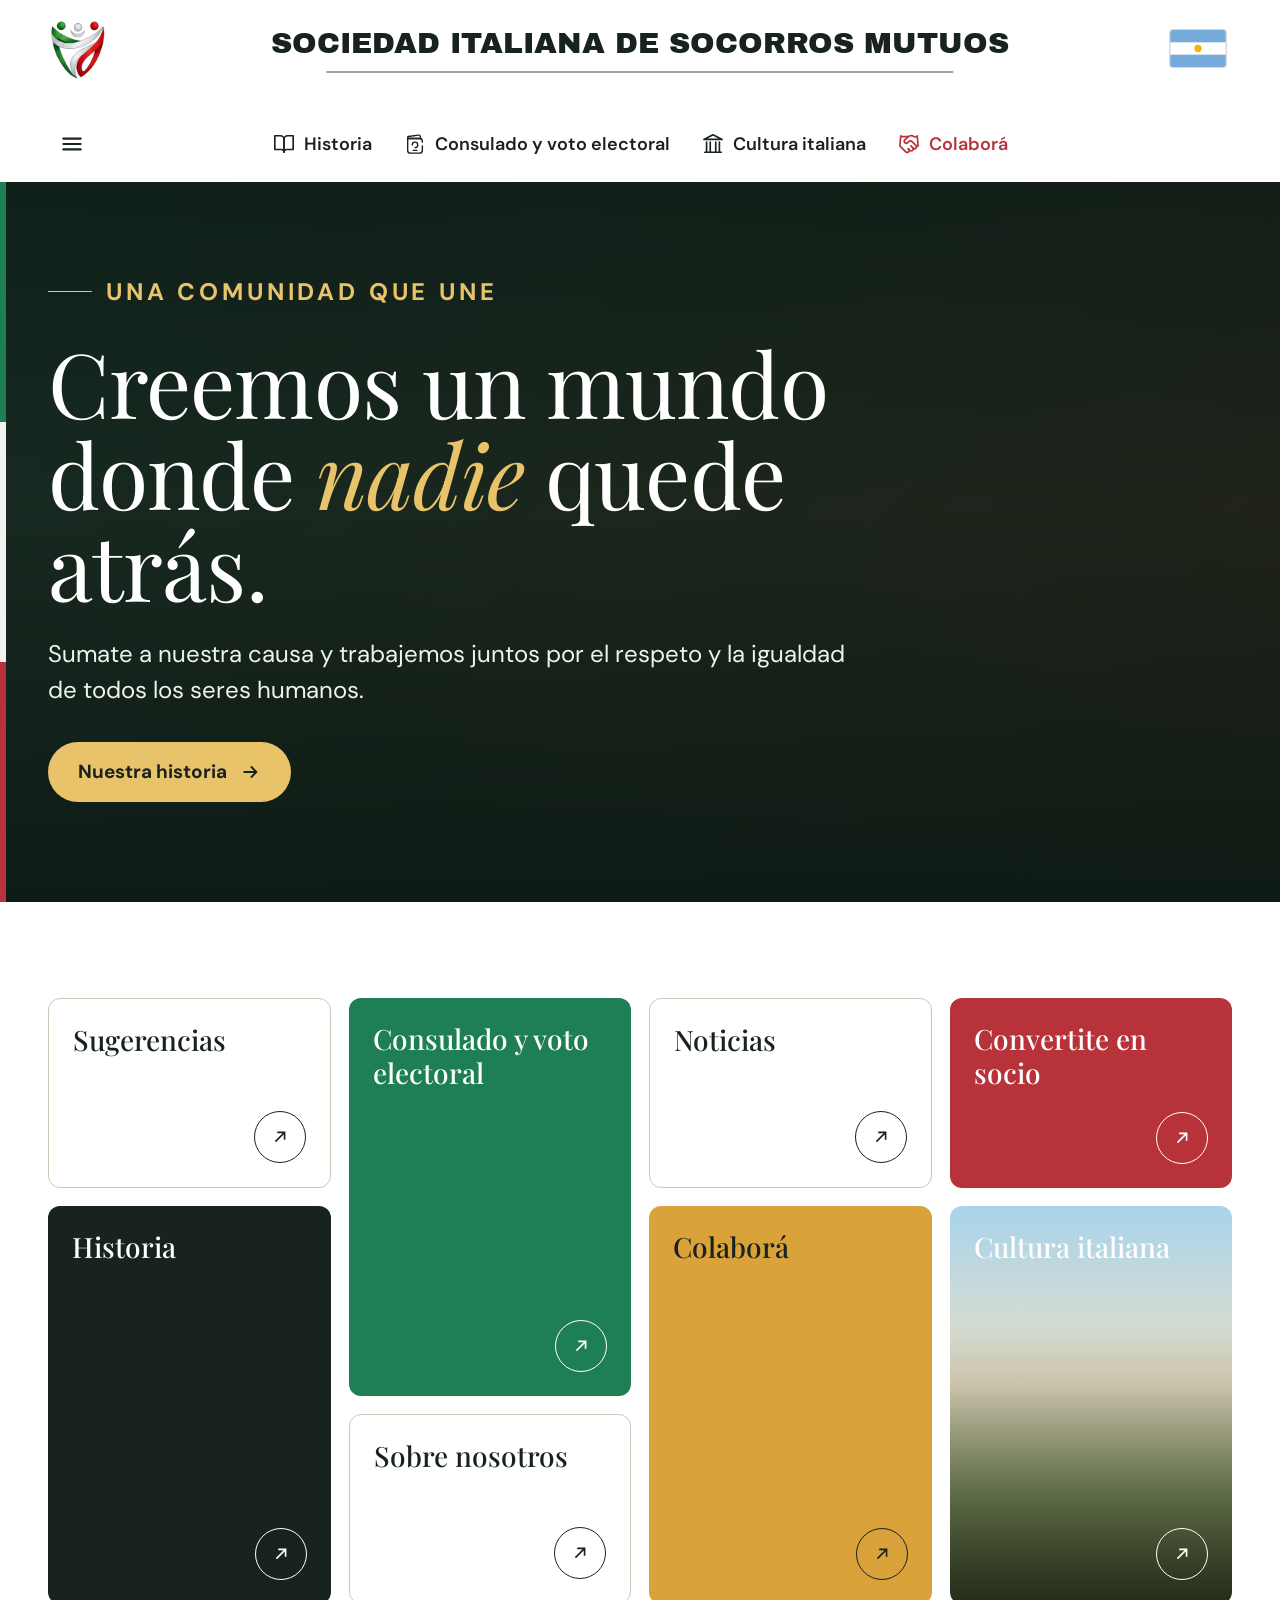
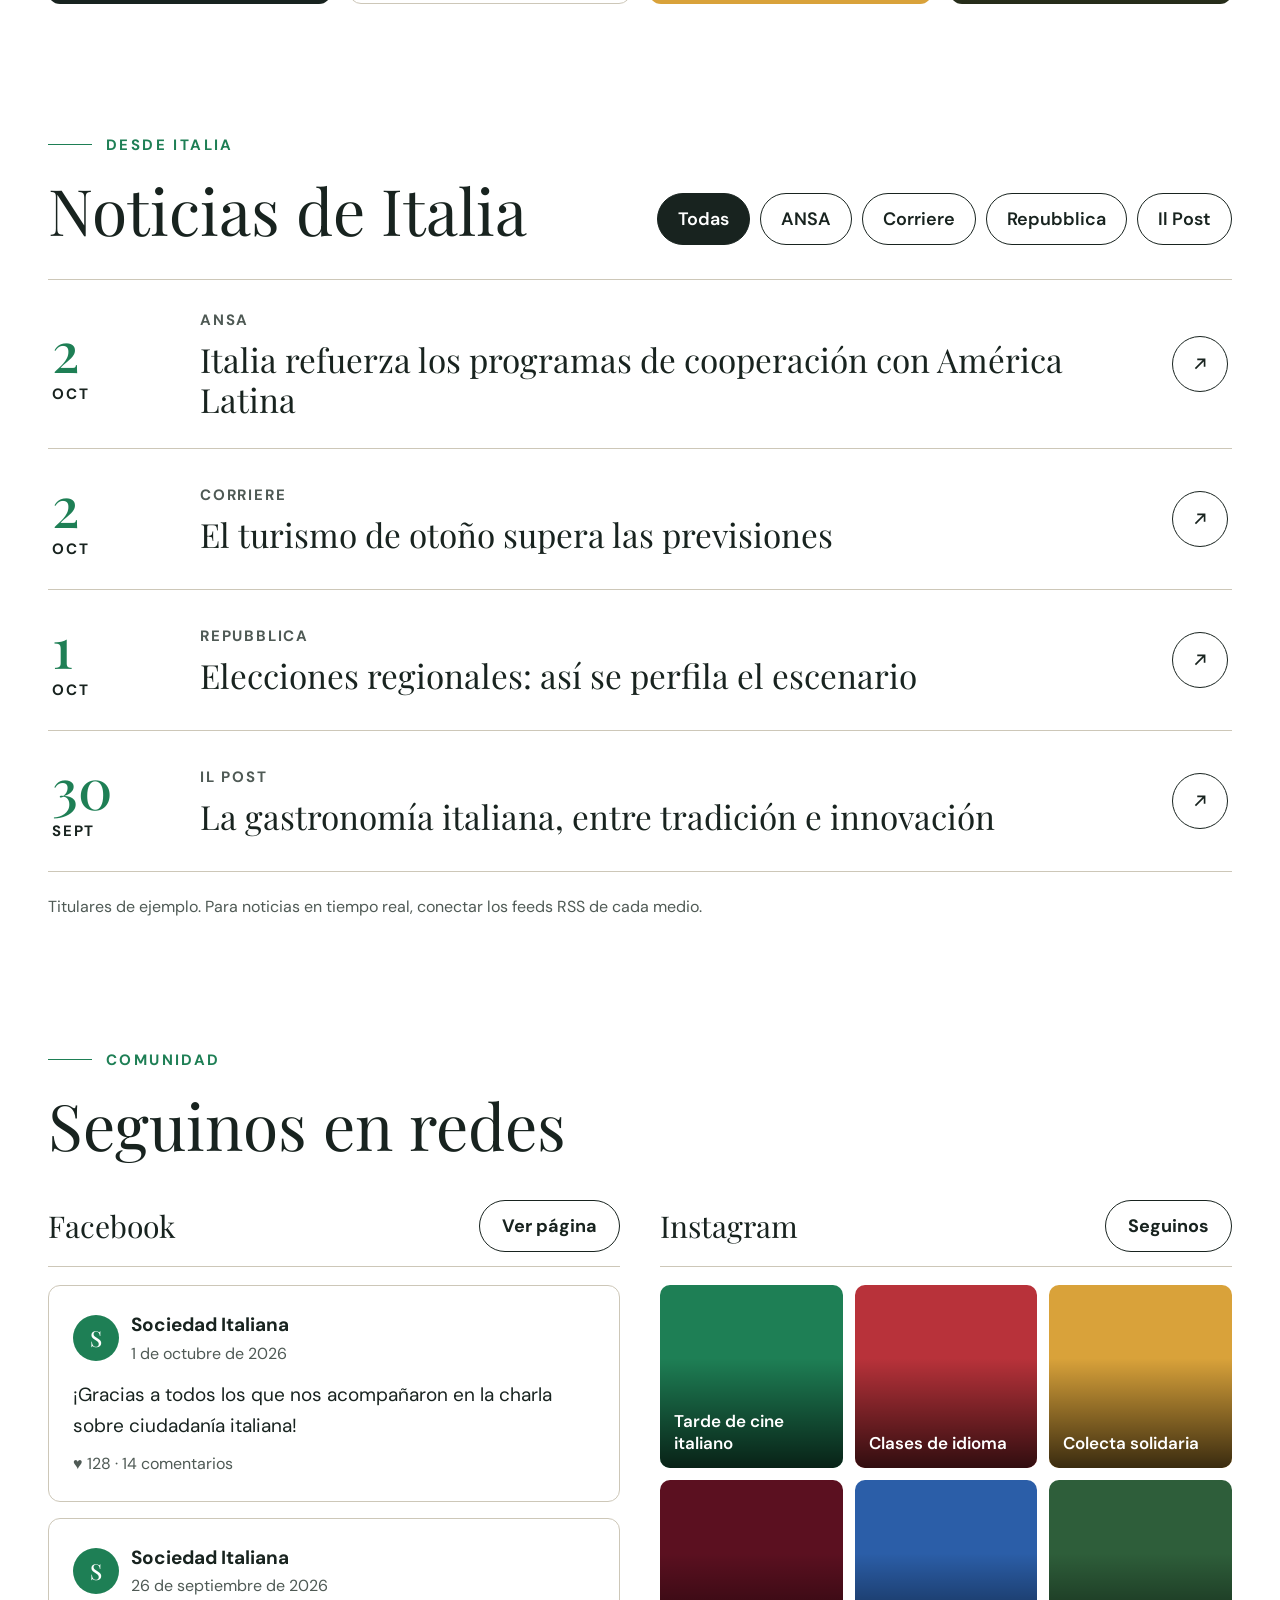
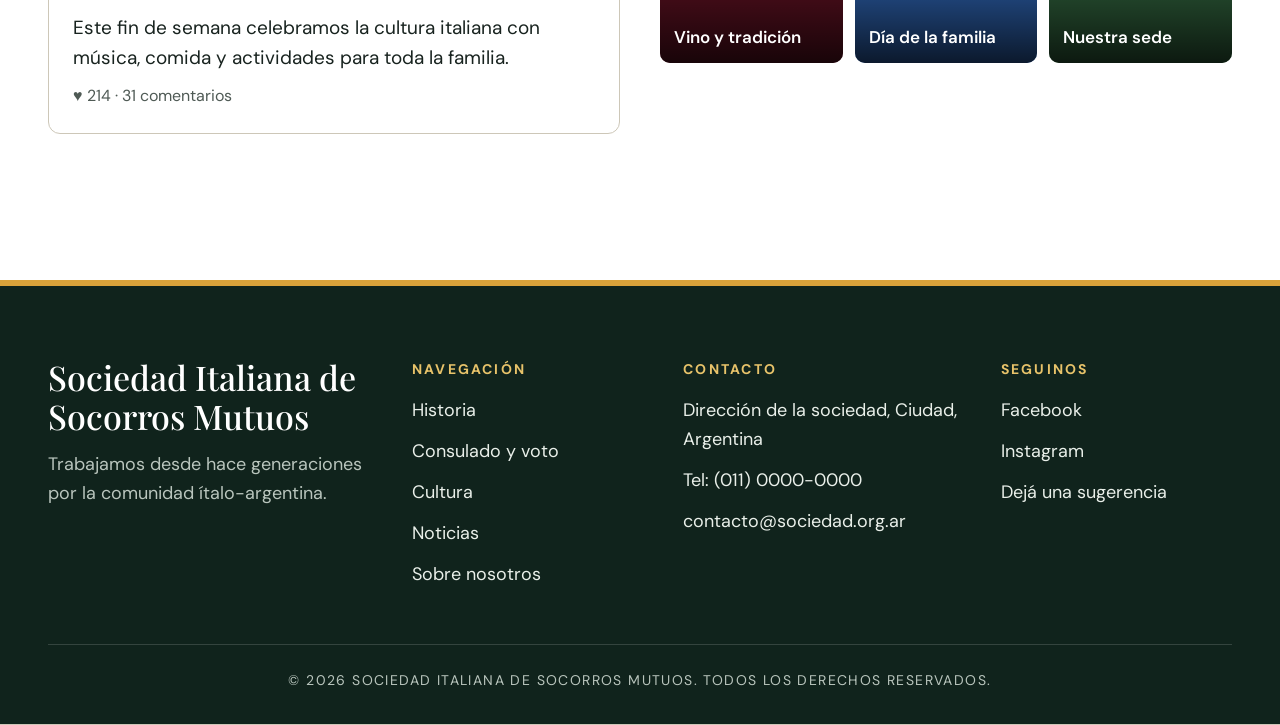
==== commit 87c50bdc: "Nav-var" ====
--- a/index.html
+++ b/index.html
@@ -1,105 +1,179 @@
 <!DOCTYPE html>
-<html lang="es-AR">
+<html lang="es">
 <head>
 <meta charset="UTF-8">
-<meta name="viewport" content="width=device-width, initial-scale=1.0">
-<title>Sociedad Italiana de Socorros Mutuos — Gálvez</title>
-<meta name="description" content="Mutual Sociedad Italiana de Socorros Mutuos Italia Unida — Gálvez, Santa Fe.">
+<meta name="viewport" content="width=device-width, initial-scale=1, viewport-fit=cover">
+<title>Sociedad Italiana de Socorros Mutuos</title>
+<link rel="shortcut icon" href="img/logo.png" type="image/png">
 <link rel="preconnect" href="https://fonts.googleapis.com">
 <link rel="preconnect" href="https://fonts.gstatic.com" crossorigin>
-<link href="https://fonts.googleapis.com/css2?family=Fraunces:ital,opsz,wght@0,9..144,400;0,9..144,600;0,9..144,700;1,9..144,500;1,9..144,600&family=Public+Sans:wght@400;500;600;700;800&display=swap" rel="stylesheet">
+<link href="https://fonts.googleapis.com/css2?family=Archivo+Black&family=DM+Sans:wght@400;500;600;700&family=Playfair+Display:ital,wght@0,500;0,600;1,500&display=swap" rel="stylesheet">
 <link rel="stylesheet" href="styles.css">
+<script src="script.js?v=2" defer></script>
 </head>
 <body>
 
-<a class="skip-link" href="#contenido">Saltar al contenido</a>
+<a class="skip" href="#contenido" data-i18n="skip">Ir al contenido</a>
 
-<!-- ======================= HEADER ======================= -->
-<header class="site-header" id="site-header">
-  <div class="wrap header-row">
-    <a href="#" class="brand" aria-label="Sociedad Italiana de Socorros Mutuos, inicio">
-      <span class="brand-mark" aria-hidden="true">
-        <svg viewBox="0 0 48 48" width="40" height="40">
-          <circle cx="24" cy="24" r="22" fill="none" stroke="currentColor" stroke-width="1.5"/>
-          <path d="M11 30 L11 19 Q11 13 24 13 Q37 13 37 19 L37 30" fill="none" stroke="currentColor" stroke-width="2"/>
-          <line x1="8" y1="30" x2="40" y2="30" stroke="currentColor" stroke-width="2"/>
-        </svg>
-      </span>
-      <span class="brand-text">SOCIEDAD ITALIANA<br><small>DE SOCORROS MUTUOS · GÁLVEZ</small></span>
+<!-- ENCABEZADO: logo + nombre arriba, menú con íconos abajo -->
+<header class="site-header">
+  <div class="sh-top wrap">
+    <a class="brand" href="index.html" aria-label="Inicio">
+      <img class="brand-mark" src="img/logo.png" alt="">
     </a>
 
-    <div class="header-row-actions">
-      <button class="icon-btn" id="search-toggle" aria-expanded="false" aria-controls="search-bar" aria-label="Buscar en la página">
-        <svg viewBox="0 0 24 24" width="20" height="20"><circle cx="11" cy="11" r="7" fill="none" stroke="currentColor" stroke-width="2"/><line x1="16.3" y1="16.3" x2="21" y2="21" stroke="currentColor" stroke-width="2" stroke-linecap="round"/></svg>
+    <a class="brand-full" href="index.html" data-i18n="orgName">Sociedad Italiana de Socorros Mutuos</a>
+
+    <div class="sh-tools">
+      <button type="button" class="lang-btn" id="lang-btn" aria-label="Cambiar idioma. Actual: Español">
+        <svg class="flag" data-flag="es" viewBox="0 0 60 40" aria-hidden="true">
+          <rect width="60" height="40" fill="#75AADB"/><rect y="13.3" width="60" height="13.4" fill="#fff"/><circle cx="30" cy="20" r="4" fill="#F6B40E"/>
+        </svg>
       </button>
+      <!----el botón no funciona-->
+    </div>
+  </div>
 
-      <div class="lang-switch">
-        <button class="icon-btn lang-btn" id="lang-toggle" aria-haspopup="true" aria-expanded="false" aria-controls="lang-menu" aria-label="Cambiar idioma">
-          <span id="lang-flag" aria-hidden="true">
-            <svg viewBox="0 0 30 20" width="26" height="18"><rect width="30" height="20" fill="#74ACDF"/><rect y="6.66" width="30" height="6.66" fill="#FFFFFF"/><circle cx="15" cy="10" r="2.6" fill="#F6B40E" stroke="#85340A" stroke-width="0.4"/></svg>
-          </span>
-        </button>
-        <ul class="lang-menu" id="lang-menu" hidden>
-          <li><button type="button" data-lang="es"><svg viewBox="0 0 30 20" width="22" height="15"><rect width="30" height="20" fill="#74ACDF"/><rect y="6.66" width="30" height="6.66" fill="#FFFFFF"/><circle cx="15" cy="10" r="2.4" fill="#F6B40E"/></svg> Español</button></li>
-          <li><button type="button" data-lang="en"><svg viewBox="0 0 30 20" width="22" height="15"><rect width="30" height="20" fill="#1A2B5C"/><rect y="8.5" width="30" height="3" fill="#fff"/><rect x="13.5" width="3" height="20" fill="#fff"/><rect y="9.3" width="30" height="1.4" fill="#C8102E"/><rect x="14.3" width="1.4" height="20" fill="#C8102E"/></svg> English</button></li>
-          <li><button type="button" data-lang="it"><svg viewBox="0 0 30 20" width="22" height="15"><rect width="10" height="20" fill="#008C45"/><rect x="10" width="10" height="20" fill="#F4F5F0"/><rect x="20" width="10" height="20" fill="#CD212A"/></svg> Italiano</button></li>
+  <div class="sh-nav wrap">
+    <button type="button" class="burger" id="burger" aria-expanded="false" aria-controls="more-nav" aria-label="Más opciones">
+      <svg viewBox="0 0 24 24" fill="none" stroke="currentColor" stroke-width="2" stroke-linecap="round" aria-hidden="true"><path d="M4 7h16M4 12h16M4 17h16"/></svg>
+    </button>
+    <!----lo interpretó mal, ahí va todo el menú-->
+    <nav class="nav" aria-label="Principal">
+      <ul>
+        <li><a class="g-accent" href="historia.html">
+          <svg viewBox="0 0 24 24" fill="none" stroke="currentColor" stroke-width="1.8" stroke-linecap="round" stroke-linejoin="round" aria-hidden="true"><path d="M2 3h6a4 4 0 0 1 4 4v14a3 3 0 0 0-3-3H2z"/><path d="M22 3h-6a4 4 0 0 0-4 4v14a3 3 0 0 1 3-3h7z"/></svg>
+          <span data-i18n="navHistory">Historia</span></a></li>
+          <!---cambiarlo a color verde-->
+        <li><a href="consulado.html">
+          <svg viewBox="0 0 24 24" fill="none" aria-hidden="true">
+            <path d="M4 6V19C4 20.6569 5.34315 22 7 22H17C18.6569 22 20 20.6569 20 19V14M4 6V5M4 6H17C18.6569 6 20 7.34315 20 9V10" stroke="currentColor" stroke-width="1.5" stroke-linecap="round"/>
+            <path d="M9 13C9 11.3431 10.3431 10 12 10C13.6569 10 15 11.3431 15 13C15 14.6569 13.6569 16 12 16" stroke="currentColor" stroke-width="1.5" stroke-linecap="round"/>
+            <path d="M18 6.00002V6.75002H18.75V6.00002H18ZM15.7172 2.32614L15.6111 1.58368L15.7172 2.32614ZM4.91959 3.86865L4.81353 3.12619H4.81353L4.91959 3.86865ZM5.07107 6.75002H18V5.25002H5.07107V6.75002ZM18.75 6.00002V4.30604H17.25V6.00002H18.75ZM15.6111 1.58368L4.81353 3.12619L5.02566 4.61111L15.8232 3.0686L15.6111 1.58368ZM4.81353 3.12619C3.91638 3.25435 3.25 4.0227 3.25 4.92895H4.75C4.75 4.76917 4.86749 4.63371 5.02566 4.61111L4.81353 3.12619ZM18.75 4.30604C18.75 2.63253 17.2678 1.34701 15.6111 1.58368L15.8232 3.0686C16.5763 2.96103 17.25 3.54535 17.25 4.30604H18.75ZM5.07107 5.25002C4.89375 5.25002 4.75 5.10627 4.75 4.92895H3.25C3.25 5.9347 4.06532 6.75002 5.07107 6.75002V5.25002Z" fill="currentColor"/>
+            <path d="M10 19H14" stroke="currentColor" stroke-width="1.5" stroke-linecap="round"/>
+          </svg>
+          <span data-i18n="navConsulate">Consulado y voto electoral</span></a></li>
+        <li><a href="cultura.html">
+          <svg viewBox="0 0 24 24" fill="none" stroke="currentColor" stroke-width="1.8" stroke-linecap="round" stroke-linejoin="round" aria-hidden="true"><path d="M3 21h18M5 21V10M9 21V10M15 21V10M19 21V10M2 7l10-5 10 5z"/></svg>
+          <span data-i18n="navCulture">Cultura italiana</span></a></li>
+        <li><a class="r-accent" href="colabora.html">
+          <svg viewBox="0 0 24 24" fill="none" stroke="currentColor" stroke-width="1.8" stroke-linecap="round" stroke-linejoin="round" aria-hidden="true"><path d="m11 17 2 2a1 1 0 1 0 3-3"/><path d="m14 14 2.5 2.5a1 1 0 1 0 3-3l-3.88-3.88a3 3 0 0 0-4.24 0l-.88.88a1 1 0 1 1-3-3l2.81-2.81a5.79 5.79 0 0 1 7.06-.87l.47.28a2 2 0 0 0 1.42.25L21 4"/><path d="m21 3 1 11h-2"/><path d="M3 3 2 14l6.5 6.5a1 1 0 1 0 3-3"/><path d="M3 4h8"/></svg>
+          <span data-i18n="tColab">Colaborá</span></a></li>
+          <!---cambiarlo a color rojo-->
+      </ul>
+    </nav>
+  </div>
+
+  
+
+<main id="contenido">
+
+  <!-- HERO: para cambiar la foto, reemplazá img/hero.jpg (mismo nombre) o cambiá el src -->
+  <section class="hero">
+    <img class="hero-bg" src="img/hero.jpg" alt="" onerror="this.remove()">
+    <div class="hero-in">
+      <div class="hero-copy">
+        <p class="eyebrow" data-i18n="heroEyebrow">Una comunidad que une</p>
+        <h1 data-i18n-html="heroTitle">Creemos un mundo donde <em>nadie</em> quede atrás.</h1>
+        <p data-i18n="heroText">Sumate a nuestra causa y trabajemos juntos por el respeto y la igualdad de todos los seres humanos.</p>
+        <a class="btn" href="historia.html"><span data-i18n="heroBtn">Nuestra historia</span>
+          <svg viewBox="0 0 24 24" fill="none" stroke="currentColor" stroke-width="2" aria-hidden="true"><path d="M5 12h14M13 6l6 6-6 6"/></svg></a>
+      </div>
+    </div>
+    
+  </section>
+
+
+  <!-- ACCESOS RÁPIDOS -->
+  <section class="access wrap" id="accesos" aria-label="Accesos rápidos">
+    <div class="tiles">
+      <a class="tile t-white sug" href="sugerencias.html"><span data-i18n="tSug">Sugerencias</span><span class="arr"><svg viewBox="0 0 24 24" fill="none" stroke="currentColor" stroke-width="1.8" aria-hidden="true"><path d="M7 17 17 7M9 7h8v8"/></svg></span></a>
+      <a class="tile t-ink hist" href="historia.html"><span data-i18n="tHist">Historia</span><span class="arr"><svg viewBox="0 0 24 24" fill="none" stroke="currentColor" stroke-width="1.8" aria-hidden="true"><path d="M7 17 17 7M9 7h8v8"/></svg></span></a>
+      <a class="tile t-green cons" href="consulado.html"><span data-i18n="tCons">Consulado y voto electoral</span><span class="arr"><svg viewBox="0 0 24 24" fill="none" stroke="currentColor" stroke-width="1.8" aria-hidden="true"><path d="M7 17 17 7M9 7h8v8"/></svg></span></a>
+      <a class="tile t-white noti" href="#noticias"><span data-i18n="tNoti">Noticias</span><span class="arr"><svg viewBox="0 0 24 24" fill="none" stroke="currentColor" stroke-width="1.8" aria-hidden="true"><path d="M7 17 17 7M9 7h8v8"/></svg></span></a>
+      <a class="tile t-white sobre" href="nosotros.html"><span data-i18n="tSobre">Sobre nosotros</span><span class="arr"><svg viewBox="0 0 24 24" fill="none" stroke="currentColor" stroke-width="1.8" aria-hidden="true"><path d="M7 17 17 7M9 7h8v8"/></svg></span></a>
+      <a class="tile t-gold colab" href="colabora.html"><span data-i18n="tColab">Colaborá</span><span class="arr"><svg viewBox="0 0 24 24" fill="none" stroke="currentColor" stroke-width="1.8" aria-hidden="true"><path d="M7 17 17 7M9 7h8v8"/></svg></span></a>
+      <a class="tile t-red conv" href="socios.html"><span data-i18n="tConv">Convertite en socio</span><span class="arr"><svg viewBox="0 0 24 24" fill="none" stroke="currentColor" stroke-width="1.8" aria-hidden="true"><path d="M7 17 17 7M9 7h8v8"/></svg></span></a>
+      <a class="tile cult" href="cultura.html">
+        <img class="tile-img" src="img/cultura.jpg" alt="" onerror="this.remove()">
+        <span data-i18n="tCult">Cultura italiana</span><span class="arr"><svg viewBox="0 0 24 24" fill="none" stroke="currentColor" stroke-width="1.8" aria-hidden="true"><path d="M7 17 17 7M9 7h8v8"/></svg></span></a>
+    </div>
+  </section>
+
+  <!-- NOTICIAS -->
+  <section class="news-sec wrap" id="noticias">
+    <div class="sec-head">
+      <div>
+        <p class="eyebrow" data-i18n="newsEyebrow">Desde Italia</p>
+        <h2 class="big" data-i18n="newsTitle">Noticias de Italia</h2>
+      </div>
+      <div class="filters" id="filters"></div>
+    </div>
+    <div class="rows" id="news"></div>
+    <p class="note" data-i18n="newsNote">Titulares de ejemplo.</p>
+  </section>
+
+  <!-- REDES -->
+  <section class="social wrap">
+    <p class="eyebrow" data-i18n="socialEyebrow">Comunidad</p>
+    <h2 class="big" data-i18n="socialTitle">Seguinos en redes</h2>
+    <div class="social-grid">
+      <div>
+        <div class="panel-head">
+          <h3 data-i18n="fbTitle">Facebook</h3>
+          <a class="follow" id="fb-link" href="#" target="_blank" rel="noopener" data-i18n="viewPage">Ver página</a>
+        </div>
+        <div id="fb-posts"></div>
+      </div>
+      <div>
+        <div class="panel-head">
+          <h3 data-i18n="igTitle">Instagram</h3>
+          <a class="follow" id="ig-link" href="#" target="_blank" rel="noopener" data-i18n="followUs">Seguinos</a>
+        </div>
+        <div class="ig-grid" id="ig-grid"></div>
+      </div>
+    </div>
+  </section>
+</main>
+
+<!-- PIE DE PÁGINA -->
+<footer class="foot">
+  <div class="foot-in">
+    <div class="foot-grid">
+      <div>
+        <p class="foot-logo" data-i18n="orgName">Sociedad Italiana de Socorros Mutuos</p>
+        <p class="foot-sub" data-i18n="footAbout">Trabajamos desde hace generaciones por la comunidad ítalo-argentina.</p>
+      </div>
+      <div>
+        <h4 data-i18n="fNav">Navegación</h4>
+        <ul>
+          <li><a href="historia.html" data-i18n="fHist">Historia</a></li>
+          <li><a href="consulado.html" data-i18n="fCons">Consulado y voto</a></li>
+          <li><a href="cultura.html" data-i18n="fCult">Cultura italiana</a></li>
+          <li><a href="#noticias" data-i18n="fNews">Noticias</a></li>
+          <li><a href="nosotros.html" data-i18n="fAbout">Sobre nosotros</a></li>
+        </ul>
+      </div>
+      <div>
+        <h4 data-i18n="fContact">Contacto</h4>
+        <ul>
+          <li data-i18n="fAddress">Dirección de la sociedad, Ciudad, Argentina</li>
+          <li data-i18n="fPhone">Tel: (011) 0000-0000</li>
+          <li><a href="mailto:contacto@sociedad.org.ar">contacto@sociedad.org.ar</a></li>
+        </ul>
+      </div>
+      <div>
+        <h4 data-i18n="fFollow">Seguinos</h4>
+        <ul>
+          <li><a href="#" data-link="fb" target="_blank" rel="noopener">Facebook</a></li>
+          <li><a href="#" data-link="ig" target="_blank" rel="noopener">Instagram</a></li>
+          <li><a href="sugerencias.html" data-i18n="fSugg">Dejá una sugerencia</a></li>
         </ul>
       </div>
     </div>
+    <div class="copy"><span data-i18n="copy">© 2026 Sociedad Italiana de Socorros Mutuos. Todos los derechos reservados.</span></div>
   </div>
+</footer>
 
-  <div class="wrap search-row" id="search-bar" hidden>
-    <form id="site-search-form" role="search" aria-label="Buscar en el sitio">
-      <input type="search" id="site-search-input" placeholder="Buscar en toda la página…" aria-label="Buscar">
-      <button type="submit">Buscar</button>
-    </form>
-    <p class="search-status" id="search-status" role="status" aria-live="polite"></p>
-  </div>
-
-  <nav class="icon-nav" id="main-nav" aria-label="Navegación principal">
-    <div class="wrap icon-nav-row">
-      <button class="nav-toggle" id="nav-toggle" aria-expanded="false" aria-controls="nav-list" aria-label="Abrir menú">
-        <span class="nav-toggle-box"><span></span><span></span><span></span></span>
-      </button>
-
-      <ul id="nav-list">
-        <li><a href="#historia" data-i18n="nav.historia"><svg viewBox="0 0 24 24" width="18" height="18"><circle cx="12" cy="8" r="3.4" fill="none" stroke="currentColor" stroke-width="1.7"/><path d="M5 20c0-4 3-6.5 7-6.5s7 2.5 7 6.5" fill="none" stroke="currentColor" stroke-width="1.7" stroke-linecap="round"/></svg>Historia</a></li>
-        <li><a href="#consulado" data-i18n="nav.consulado"><svg viewBox="0 0 24 24" width="18" height="18"><rect x="5" y="4" width="14" height="17" rx="1" fill="none" stroke="currentColor" stroke-width="1.7"/><path d="M8.5 8h2M13.5 8h2M8.5 12h2M13.5 12h2M8.5 16h2M13.5 16h2" stroke="currentColor" stroke-width="1.7" stroke-linecap="round"/></svg>Consulado</a></li>
-        <li><a href="#noticias" data-i18n="nav.cultura"><svg viewBox="0 0 24 24" width="18" height="18"><path d="M7 4c1.6 2 1.6 4-1 6.5C9.5 13 12 16 9 20M17 4c-1.6 2-1.6 4 1 6.5C15.5 13 13 16 16 20" fill="none" stroke="currentColor" stroke-width="1.6" stroke-linecap="round"/></svg>Cultura</a></li>
-        <li><a href="#donar" data-i18n="nav.colabora"><svg viewBox="0 0 24 24" width="18" height="18"><path d="M3 15l4-4 3 3 6-7 5 6" fill="none" stroke="currentColor" stroke-width="1.7" stroke-linecap="round" stroke-linejoin="round"/></svg>Colaborá</a></li>
-      </ul>
-
-      <button class="nav-close" id="nav-close" aria-label="Cerrar menú">
-        <svg viewBox="0 0 24 24" width="22" height="22"><path d="M6 6l12 12M18 6L6 18" fill="none" stroke="currentColor" stroke-width="2" stroke-linecap="round"/></svg>
-      </button>
-    </div>
-  </nav>
-</header>
-
-<main id="contenido">
-
-  <!-- ======================= HERO ======================= -->
-  <section class="hero">
-    <div class="wrap hero-inner">
-      <div class="hero-copy">
-        <h1 class="hero-title">
-          <span data-i18n="hero.title1">Cultura.</span>
-          <span class="is-accent" data-i18n="hero.title2">Comunidad.</span>
-          <span data-i18n="hero.title3">Identidad.</span>
-        </h1>
-        <p class="hero-lede" data-i18n="hero.lede">Desde 1910 acompañamos a familias de origen italiano en Gálvez y la región: trámites consulares, clases de idioma, encuentros culturales y una red de socios que se cuida entre sí.</p>
-        <a href="#historia" class="btn btn-outline" data-i18n="hero.button">Nuestra historia →</a>
-      </div>
-
-      <div class="hero-art" aria-hidden="true">
-        <img class="hero-img hero-img-back" src="https://images.unsplash.com/photo-1662898290891-a6c7f022e851?auto=format&amp;fit=crop&amp;w=900&amp;q=70" alt="" loading="lazy">
-        <img class="hero-img hero-img-front" src="https://images.unsplash.com/photo-1414438992182-69e404046f80?auto=format&amp;fit=crop&amp;w=700&amp;q=70" alt="" loading="lazy">
-      </div>
-    </div>
-  </section>
-
-</main>
-
-<script src="script.js"></script>
 </body>
-</html>
+</html>
--- a/styles.css
+++ b/styles.css
@@ -1,188 +1,184 @@
-/* ==========================================================================
-   Sociedad Italiana de Socorros Mutuos (Gálvez) — estilos
-   Primera sección: header + hero. Mobile-first, Flexbox/Grid, sin frameworks.
-   ========================================================================== */
+:root{
+  --paper:#F4F1EA; --ink:#18231F; --green:#1E7F55; --gold:#E8C36A; --mustard:#D9A23A;
+  --red:#B8323A; --footer:#10231C; --muted:#4f5a55; --line:#cdc7b8; --white:#fff;
+  --focus:#0045c4;
+}
+*{box-sizing:border-box}
+html{scroll-behavior:smooth;scroll-padding-top:24px}
+@media (prefers-reduced-motion:reduce){html{scroll-behavior:auto}*{transition:none!important}}
+body{margin:0;background:var(--paper);color:var(--ink);font:400 19px/1.6 "DM Sans",Arial,sans-serif}
+a{color:inherit}
+:focus-visible{outline:4px solid var(--focus);outline-offset:3px}
+[hidden]{display:none!important}
+.wrap{max-width:1240px;margin:0 auto;padding:0 28px}
+.skip{position:absolute;left:-999px;top:0;background:#fff;color:var(--ink);padding:12px 18px;font-weight:700;z-index:20}
+.skip:focus{left:12px;top:12px}
 
-:root {
-  --bg: #F7F4EA;
-  --card-neutral: #EFEADA;
-  --ink: #211D18;
-  --ink-soft-solid: #514C3E;
-  --pink: #D6316E;
-  --green: #1C8A4F;
+h1,h2,h3{font-family:"Playfair Display",Georgia,serif;font-weight:50;margin:0;line-height:1.1}
+h1 em,h2 em{font-style:italic}
+.eyebrow{display:inline-flex;align-items:center;gap:14px;font-size:15px;font-weight:700;letter-spacing:.16em;text-transform:uppercase;margin:0}
+.eyebrow::before{content:"";width:44px;height:1px;background:currentColor}
+.big{font-size:clamp(40px,5vw,66px)}
 
-  --font-display: "Fraunces", "Iowan Old Style", serif;
-  --font-body: "Public Sans", "Segoe UI", sans-serif;
+/* ===== Encabezado (logo + nombre arriba, menú con íconos abajo) ===== */
+.site-header{background:#fff;border-bottom:1px solid var(--line)}
 
-  --container: 1240px;
-  --radius-md: 18px;
-  --radius-sm: 10px;
-  --ease: cubic-bezier(0.4, 0, 0.2, 1);
+.sh-top{display:grid;grid-template-columns:1fr auto 1fr;align-items:center;gap:16px;padding:20px 28px 26px}
+.brand{grid-column:1;justify-self:start;display:inline-flex;align-items:center;text-decoration:none}
+.brand-mark{width:60px;height:60px;flex:none;object-fit:contain}
+.brand-full{grid-column:2;justify-self:center;position:relative;display:inline-block;padding-bottom:14px;text-align:center;text-decoration:none;font:400 clamp(19px,2.3vw,31px)/1.1 "Archivo Black",Arial,sans-serif;text-transform:uppercase;color:var(--ink)}
+.brand-full::after{content:"";position:absolute;left:50%;bottom:0;width:85%;height:2px;background:currentColor;opacity:.4;transform:translateX(-50%)}
+.sh-tools{grid-column:3;justify-self:end}
+
+.sh-nav{display:grid;grid-template-columns:1fr auto 1fr;align-items:center;gap:16px;padding:14px 28px}
+.burger{grid-column:1;justify-self:start}
+.nav{grid-column:2}
+.nav ul{list-style:none;display:flex;flex-wrap:wrap;justify-content:center;gap:8px 28px;margin:0;padding:0}
+.nav a{display:inline-flex;align-items:center;gap:9px;padding:8px 2px;font:600 18px "DM Sans",Arial,sans-serif;text-decoration:none;color:var(--ink)}
+.nav a:hover{text-decoration:underline;text-underline-offset:4px}
+.nav a svg{width:22px;height:22px;flex:none}
+.nav a.r-accent{color:var(--red)}
+.nav a.n-link{color:#2b5ea8}
+
+.more-nav{background:var(--paper);border-top:1px dashed var(--line)}
+.more-nav ul{max-width:1240px;margin:0 auto;list-style:none;display:flex;flex-wrap:wrap;gap:10px 26px;padding:14px 28px}
+.more-nav a{font:500 16px "DM Sans",Arial,sans-serif;color:var(--muted);text-decoration:none}
+.more-nav a:hover{color:var(--ink);text-decoration:underline}
+
+/* Botón "más opciones": solo el ícono, sin texto ni contorno */
+.burger{display:inline-flex;align-items:center;justify-content:center;flex:none;width:48px;height:48px;border:none;border-radius:8px;background:transparent;color:var(--ink);cursor:pointer}
+.burger:hover{background:var(--paper)}
+.burger svg{width:26px;height:26px}
+
+/* Selector de idioma: solo la bandera, rectangular, sin texto ni marco */
+.lang-btn{display:inline-flex;align-items:center;justify-content:center;padding:6px;border:none;border-radius:6px;background:transparent;cursor:pointer;transition:background .15s,transform .15s}
+.lang-btn:hover{background:var(--paper)}
+.lang-btn:active{transform:translateY(1px)}
+.lang-btn.pop{animation:flagPop .3s ease}
+.flag{display:block;width:56px;height:37px;border-radius:3px;box-shadow:0 0 0 1px #00000026}
+@keyframes flagPop{0%{transform:scale(.8)}55%{transform:scale(1.12)}100%{transform:scale(1)}}
+@media (prefers-reduced-motion:reduce){.lang-btn.pop{animation:none}}
+
+/* ===== Hero (debajo del encabezado) ===== */
+.hero{position:relative;min-height:80vh;min-height:80svh;color:#fff;display:flex;background:linear-gradient(135deg,#1e3a2f,#3b2a1c)}
+.hero-bg{position:absolute;inset:0;width:100%;height:100%;object-fit:cover;z-index:0}
+.hero::before{content:"";position:absolute;inset:0;z-index:1;background:linear-gradient(180deg,#0b1a14cc,#0b1a1480 45%,#0b1a14f0)}
+.hero::after{content:"";position:absolute;left:0;top:0;bottom:0;width:6px;z-index:2;background:linear-gradient(var(--green) 0 33.3%,#f2f2f2 33.3% 66.6%,var(--red) 66.6%)}
+.hero-in{position:relative;z-index:3;flex:1;display:flex;flex-direction:column;width:100%;max-width:1240px;margin:0 auto;padding:56px 28px 100px}
+
+.hero-copy{margin-top:auto;max-width:860px}
+.hero-copy .eyebrow{color:var(--gold);margin-bottom:26px}
+.hero h1{font-size:clamp(46px,7vw,98px);line-height:1.02;letter-spacing:-.01em}
+.hero h1 em{color:var(--gold)}
+.hero-copy p{font-size:clamp(20px,2vw,24px);line-height:1.5;max-width:34em;margin:26px 0 0;color:#eef3ee}
+.btn{display:inline-flex;align-items:center;gap:12px;min-height:60px;margin-top:34px;padding:12px 30px;border-radius:999px;background:var(--gold);color:var(--ink);font-weight:700;font-size:19px;text-decoration:none}
+.btn svg{width:22px;height:22px}
+.btn:hover{background:#f0d07f}
+
+.scroll{position:absolute;right:28px;bottom:32px;z-index:3;width:64px;height:64px;border-radius:50%;border:2px solid #fff;display:grid;place-items:center;color:#fff}
+.scroll svg{width:26px;height:26px}
+.scroll:hover{background:#ffffff26}
+
+/* ===== Accesos rápidos ===== */
+.access{padding:96px 28px 20px}
+.tiles{display:grid;grid-template-columns:repeat(4,1fr);grid-template-rows:repeat(3,190px);gap:18px}
+.tile{position:relative;overflow:hidden;display:flex;flex-direction:column;justify-content:space-between;padding:24px;border-radius:12px;text-decoration:none;font:500 28px/1.2 "Playfair Display",Georgia,serif}
+.tile span:first-child{position:relative;z-index:1}
+.tile .arr{position:relative;z-index:1;align-self:flex-end;width:52px;height:52px;border-radius:50%;border:1.5px solid currentColor;display:grid;place-items:center}
+.tile .arr svg{width:22px;height:22px}
+.tile:hover{filter:brightness(.95)}
+.t-white{background:#fff;color:var(--ink);border:1px solid var(--line)}
+.t-ink{background:var(--ink);color:#fff}
+.t-green{background:var(--green);color:#fff}
+.t-gold{background:var(--mustard);color:var(--ink)}
+.t-red{background:var(--red);color:#fff}
+.sug{grid-area:1/1/2/2}
+.hist{grid-area:2/1/4/2}
+.cons{grid-area:1/2/3/3}
+.noti{grid-area:1/3/2/4}
+.sobre{grid-area:3/2/4/3}
+.colab{grid-area:2/3/4/4}
+.conv{grid-area:1/4/2/5}
+.cult{grid-area:2/4/4/5;color:#fff;background:linear-gradient(180deg,#0000 30%,#0009),linear-gradient(#a9d3ec,#e9e0c4 45%,#8ea46a 75%,#5d6e3f)}
+.tile-img{position:absolute;inset:0;width:100%;height:100%;object-fit:cover;z-index:0}
+
+/* ===== Noticias ===== */
+.news-sec{padding:100px 28px 20px}
+.sec-head{display:flex;justify-content:space-between;align-items:flex-end;flex-wrap:wrap;gap:24px;margin-bottom:34px}
+.news-sec .eyebrow{color:var(--green);margin-bottom:18px}
+.filters{display:flex;flex-wrap:wrap;gap:10px}
+.filters button{min-height:52px;padding:10px 20px;border-radius:999px;border:1.5px solid var(--ink);background:transparent;color:var(--ink);font:600 18px "DM Sans",Arial,sans-serif;cursor:pointer}
+.filters button[aria-pressed="true"]{background:var(--ink);color:#fff}
+.rows{border-top:1px solid var(--line)}
+.row{display:grid;grid-template-columns:120px 1fr 56px;align-items:center;gap:28px;padding:28px 4px;border-bottom:1px solid var(--line);text-decoration:none}
+.row:hover .row-t{text-decoration:underline;text-underline-offset:6px}
+.dt{display:flex;flex-direction:column}
+.date-n{font:500 56px/1 "Playfair Display",Georgia,serif;color:var(--green)}
+.date-m{font-size:15px;font-weight:700;letter-spacing:.12em;text-transform:uppercase;margin-top:4px}
+.meta{font-size:15px;font-weight:700;letter-spacing:.12em;text-transform:uppercase;color:var(--muted);margin:0 0 8px}
+.row-t{font-size:clamp(24px,2.6vw,34px);line-height:1.2}
+.row .arr{width:56px;height:56px;border-radius:50%;border:1.5px solid var(--ink);display:grid;place-items:center}
+.row .arr svg{width:22px;height:22px}
+.note{font-size:16px;color:var(--muted);margin:22px 0 0}
+
+/* ===== Redes ===== */
+.social{padding:100px 28px 20px}
+.social .eyebrow{color:var(--green);margin-bottom:18px}
+.social-grid{display:grid;grid-template-columns:1fr 1fr;gap:40px;margin-top:40px}
+.panel-head{display:flex;justify-content:space-between;align-items:center;gap:12px;flex-wrap:wrap;margin-bottom:18px;padding-bottom:14px;border-bottom:1px solid var(--line)}
+.panel-head h3{font-size:30px}
+.follow{display:inline-flex;align-items:center;min-height:52px;padding:8px 22px;border-radius:999px;border:1.5px solid var(--ink);font-weight:700;font-size:18px;text-decoration:none}
+.follow:hover{background:var(--ink);color:#fff}
+.post{background:#fff;border:1px solid var(--line);border-radius:12px;padding:24px;margin-bottom:16px}
+.who{display:flex;align-items:center;gap:12px;font-weight:700}
+.av{width:46px;height:46px;border-radius:50%;background:var(--green);color:#fff;display:grid;place-items:center;font:500 22px "Playfair Display",Georgia,serif}
+.who small{display:block;font-weight:400;font-size:16px;color:var(--muted)}
+.post p{margin:14px 0 10px;font-size:19px}
+.react{font-size:16px;color:var(--muted)}
+.ig-grid{display:grid;grid-template-columns:repeat(3,1fr);gap:12px}
+.ig{position:relative;aspect-ratio:1;border-radius:10px;overflow:hidden;background-color:#2b3a33;color:#fff;text-decoration:none;display:flex;align-items:flex-end;padding:14px;font-size:17px;font-weight:600;line-height:1.25}
+.ig::after{content:"";position:absolute;inset:0;background:linear-gradient(#0000 40%,#000b)}
+.ig span{position:relative;z-index:1}
+
+/* ===== Pie de página ===== */
+.foot{margin-top:110px;background:var(--footer);color:#e9efe9;border-top:6px solid var(--mustard)}
+.foot-in{max-width:1240px;margin:0 auto;padding:72px 28px 32px}
+.foot-grid{display:grid;grid-template-columns:1.4fr 1fr 1.2fr 1fr;gap:40px}
+.foot-logo{font:500 34px/1.15 "Playfair Display",Georgia,serif;margin:0 0 14px;color:#fff}
+.foot-sub{margin:0;color:#b9c5bd;font-size:18px}
+.foot h4{font-size:14px;letter-spacing:.16em;text-transform:uppercase;color:var(--gold);margin:0 0 16px;font-weight:700}
+.foot ul{list-style:none;margin:0;padding:0;display:grid;gap:12px}
+.foot li{font-size:18px}
+.foot a{color:#e9efe9;text-decoration:none}
+.foot a:hover{text-decoration:underline}
+.copy{margin-top:56px;padding-top:24px;border-top:1px solid #ffffff26;font-size:14px;letter-spacing:.1em;text-transform:uppercase;color:#b9c5bd;text-align:center}
+
+/* ===== Adaptación: pantallas medianas ===== */
+@media (max-width:1000px){
+  .tiles{grid-template-columns:1fr 1fr;grid-template-rows:none;grid-auto-rows:minmax(180px,auto)}
+  .tiles .tile{grid-area:auto}
+  .hist,.cult{grid-row:span 2}
+  .social-grid{grid-template-columns:1fr}
+  .foot-grid{grid-template-columns:1fr 1fr}
 }
 
-/* ---------- reset ---------- */
-*, *::before, *::after { box-sizing: border-box; }
-html { scroll-behavior: smooth; }
-@media (prefers-reduced-motion: reduce) {
-  html { scroll-behavior: auto; }
-  *, *::before, *::after { animation-duration: 0.01ms !important; animation-iteration-count: 1 !important; transition-duration: 0.01ms !important; }
-}
-
-body, h1, p { margin: 0; }
-ul[class] { padding: 0; list-style: none; }
-img { max-width: 100%; display: block; }
-a { color: inherit; text-decoration: none; }
-button { font: inherit; color: inherit; background: none; border: 0; cursor: pointer; }
-input { font: inherit; }
-mark.search-hit { background: #FCE38A; color: var(--ink); border-radius: 2px; padding: 0 2px; }
-
-body {
-  background: var(--bg);
-  color: var(--ink);
-  font-family: var(--font-body);
-  line-height: 1.55;
-  -webkit-font-smoothing: antialiased;
-}
-
-h1 { font-family: var(--font-display); color: var(--ink); line-height: 1.12; font-weight: 600; }
-p { color: var(--ink-soft-solid); }
-
-:focus-visible { outline: 2px solid var(--pink); outline-offset: 3px; }
-
-.sr-only {
-  position: absolute; width: 1px; height: 1px; padding: 0; margin: -1px;
-  overflow: hidden; clip: rect(0,0,0,0); white-space: nowrap; border: 0;
-}
-
-.skip-link {
-  position: fixed; top: -60px; left: 1rem;
-  background: var(--ink); color: var(--bg);
-  padding: 0.7rem 1.2rem; border-radius: var(--radius-sm);
-  z-index: 999; transition: top 0.2s var(--ease);
-}
-.skip-link:focus { top: 1rem; }
-
-.wrap { width: 100%; max-width: var(--container); margin-inline: auto; padding-inline: 1.25rem; }
-@media (min-width: 640px) { .wrap { padding-inline: 2.2rem; } }
-
-/* ---------- buttons ---------- */
-.btn {
-  display: inline-flex; align-items: center; gap: 0.5rem;
-  padding: 0.85rem 1.6rem; border-radius: 999px;
-  font-weight: 700; font-size: 0.95rem; border: 1.5px solid transparent;
-  transition: background-color 0.18s var(--ease), color 0.18s var(--ease), transform 0.18s var(--ease);
-}
-.btn:hover { transform: translateY(-1px); }
-.btn-outline { border-color: var(--ink); color: var(--ink); }
-.btn-outline:hover { background: var(--ink); color: var(--bg); }
-
-.icon-btn {
-  display: inline-flex; align-items: center; justify-content: center;
-  width: 40px; height: 40px; border-radius: 50%;
-  transition: background-color 0.18s var(--ease);
-}
-.icon-btn:hover { background: var(--card-neutral); }
-
-/* ==========================================================================
-   Header
-   ========================================================================== */
-.site-header { position: sticky; top: 0; z-index: 100; background: var(--bg); border-bottom: 1px solid rgba(33,29,24,0.1); }
-
-.header-row { display: flex; align-items: center; justify-content: space-between; gap: 1rem; padding-block: 0.9rem; }
-
-.brand { display: flex; align-items: center; gap: 0.7rem; }
-.brand-mark { color: var(--pink); display: inline-flex; flex-shrink: 0; }
-.brand-text { font-family: var(--font-body); font-weight: 800; font-size: 0.88rem; letter-spacing: 0.01em; line-height: 1.35; }
-.brand-text small { font-weight: 700; font-size: 0.72rem; color: var(--ink-soft-solid); letter-spacing: 0.03em; }
-
-.header-row-actions { display: flex; align-items: center; gap: 0.3rem; position: relative; }
-
-.search-row { padding-bottom: 1rem; }
-.search-row form { display: flex; gap: 0.6rem; max-width: 520px; }
-.search-row input { flex: 1; min-width: 0; padding: 0.7rem 1rem; border: 1.5px solid rgba(33,29,24,0.18); border-radius: 999px; background: #fff; }
-.search-row input:focus { outline: 2px solid var(--pink); outline-offset: 1px; }
-.search-row button { padding: 0.7rem 1.2rem; border-radius: 999px; background: var(--ink); color: var(--bg); font-weight: 700; }
-.search-status { font-size: 0.85rem; color: var(--ink-soft-solid); margin-top: 0.5rem; min-height: 1.1em; }
-
-/* idioma */
-.lang-switch { position: relative; }
-.lang-menu {
-  position: absolute; right: 0; top: calc(100% + 8px);
-  background: #fff; border: 1px solid rgba(33,29,24,0.12); border-radius: var(--radius-sm);
-  box-shadow: 0 12px 28px rgba(22,20,15,0.16); padding: 0.4rem; min-width: 160px; z-index: 50;
-}
-.lang-menu li button {
-  display: flex; align-items: center; gap: 0.6rem; width: 100%;
-  padding: 0.5rem 0.6rem; border-radius: 6px; font-size: 0.9rem; font-weight: 600;
-  transition: background-color 0.15s var(--ease);
-}
-.lang-menu li button:hover { background: var(--card-neutral); }
-.lang-menu li button svg { border-radius: 2px; flex-shrink: 0; }
-
-/* nav con íconos + hamburguesa a pantalla completa */
-.icon-nav { border-top: 1px solid rgba(33,29,24,0.08); }
-.icon-nav-row { display: flex; align-items: center; gap: 1rem; padding-block: 0.6rem; }
-
-#nav-list { display: flex; gap: 1.8rem; }
-#nav-list a {
-  display: flex; align-items: center; gap: 0.45rem;
-  font-weight: 600; font-size: 0.9rem; color: var(--ink-soft-solid);
-  padding-block: 0.3rem; border-bottom: 2px solid transparent;
-  transition: color 0.18s var(--ease), border-color 0.18s var(--ease);
-}
-#nav-list a svg { color: var(--green); flex-shrink: 0; }
-#nav-list a:hover, #nav-list a.is-active { color: var(--ink); border-color: var(--pink); }
-
-.nav-toggle { display: inline-flex; flex-direction: column; align-items: center; gap: 2px; padding: 0.4rem; }
-.nav-toggle-box { display: flex; flex-direction: column; gap: 5px; width: 22px; }
-.nav-toggle-box span { display: block; height: 2px; background: var(--ink); border-radius: 2px; }
-.nav-close { display: none; }
-
-@media (max-width: 760px) {
-  #nav-list {
-    position: fixed; inset: 0; z-index: 200;
-    flex-direction: column; justify-content: center; align-items: flex-start;
-    gap: 0.3rem; padding: 6rem 2rem 2rem;
-    background: var(--bg);
-    opacity: 0; visibility: hidden; transform: translateY(-8px);
-    transition: opacity 0.25s var(--ease), transform 0.25s var(--ease), visibility 0.25s;
-  }
-  #nav-list.is-open { opacity: 1; visibility: visible; transform: translateY(0); }
-  #nav-list li { width: 100%; }
-  #nav-list a { padding-block: 1rem; font-size: 1.4rem; border-bottom: 1px solid rgba(33,29,24,0.1); width: 100%; }
-  #nav-list a svg { width: 24px; height: 24px; }
-
-  .nav-close {
-    display: inline-flex; align-items: center; justify-content: center;
-    position: fixed; top: 1rem; right: 1.25rem; z-index: 210;
-    width: 44px; height: 44px; border-radius: 50%;
-    opacity: 0; visibility: hidden; transition: opacity 0.2s var(--ease), visibility 0.2s;
-  }
-  .nav-close.is-visible { opacity: 1; visibility: visible; }
-}
-@media (min-width: 761px) { .nav-toggle { display: none; } }
-
-/* ==========================================================================
-   Hero
-   ========================================================================== */
-.hero { padding-block: clamp(2.2rem, 5vw, 4rem) clamp(3rem, 6vw, 4.5rem); overflow: hidden; }
-.hero-inner { display: grid; gap: 2.5rem; align-items: center; }
-.hero-copy { animation: rise 0.6s var(--ease) both; }
-.hero-art { animation: rise 0.7s var(--ease) 0.08s both; }
-@keyframes rise { from { opacity: 0; transform: translateY(14px); } to { opacity: 1; transform: translateY(0); } }
-
-.hero-title { font-size: clamp(2.6rem, 8vw, 4.2rem); display: flex; flex-direction: column; gap: 0.05em; font-family: var(--font-display); }
-.hero-title .is-accent { font-style: italic; color: var(--pink); font-weight: 500; }
-
-.hero-lede { margin-top: 1.4rem; font-size: 1.08rem; max-width: 42ch; }
-.hero-copy .btn { margin-top: 2rem; }
-
-.hero-art { position: relative; min-height: 280px; }
-.hero-img { position: absolute; border-radius: var(--radius-md); object-fit: cover; box-shadow: 0 14px 30px rgba(22,20,15,0.18); }
-.hero-img-back { top: 0; left: 0; width: 72%; height: 78%; }
-.hero-img-front { bottom: 0; right: 0; width: 56%; height: 58%; }
-
-@media (min-width: 900px) {
-  .hero-inner { grid-template-columns: 1.05fr 0.95fr; gap: 3rem; }
-  .hero-art { min-height: 420px; }
-}
+/* ===== Adaptación: teléfonos ===== */
+@media (max-width:600px){
+  body{font-size:20px}
+  .hero-in{padding-bottom:100px}
+  .sh-top{padding:16px 20px 12px;gap:14px}
+  .brand{gap:12px;min-width:0}
+  .brand-mark{width:48px;height:48px}
+  .sh-nav{padding:12px 20px;gap:12px}
+  .nav ul{gap:8px 18px}
+  .nav a{font-size:17px}
+  .more-nav ul{padding:12px 20px;gap:8px 18px}
+  .tiles{grid-template-columns:1fr;grid-auto-rows:auto}
+  .tile{min-height:130px;font-size:26px}
+  .hist,.cult{grid-row:auto}
+  .row{grid-template-columns:90px 1fr 44px;gap:16px}
+  .date-n{font-size:44px}
+  .arr{width:44px;height:44px}
+  .foot-grid{grid-template-columns:1fr}
+  .copy{text-align:left}
+}
